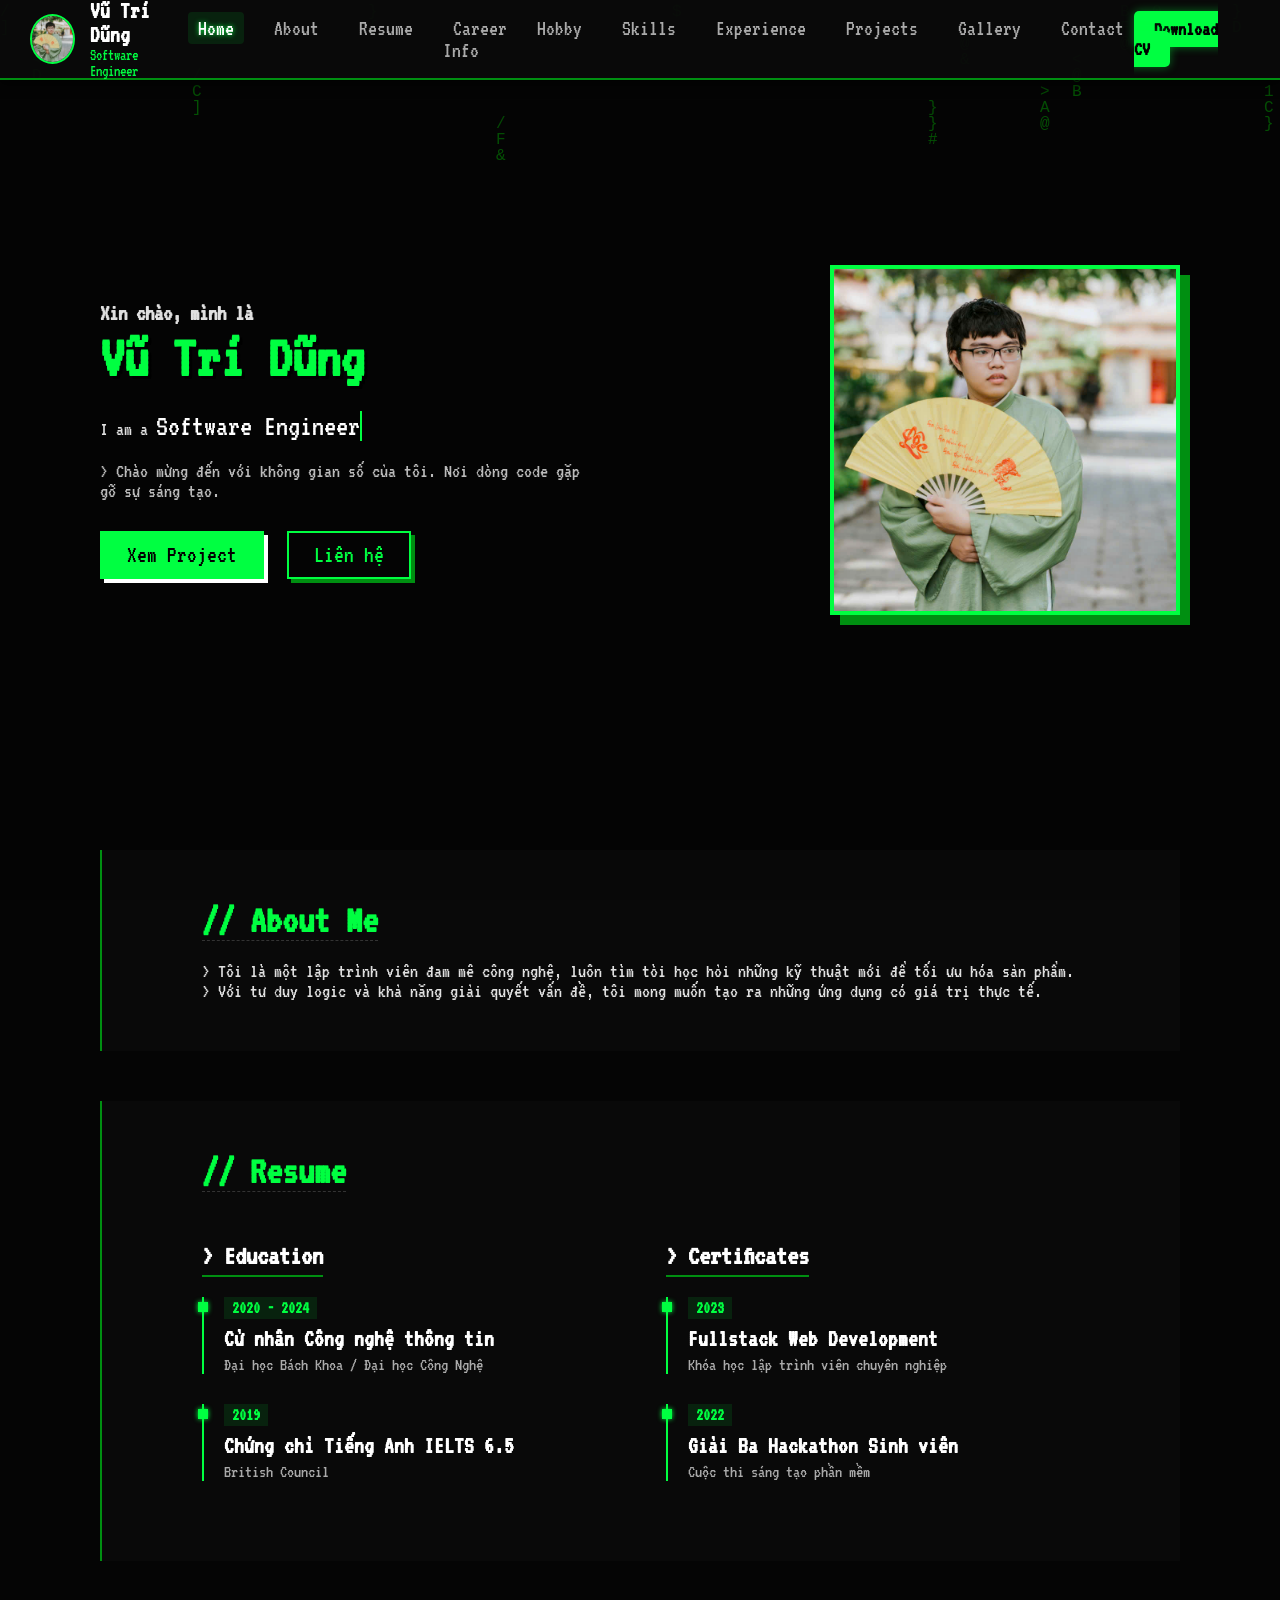
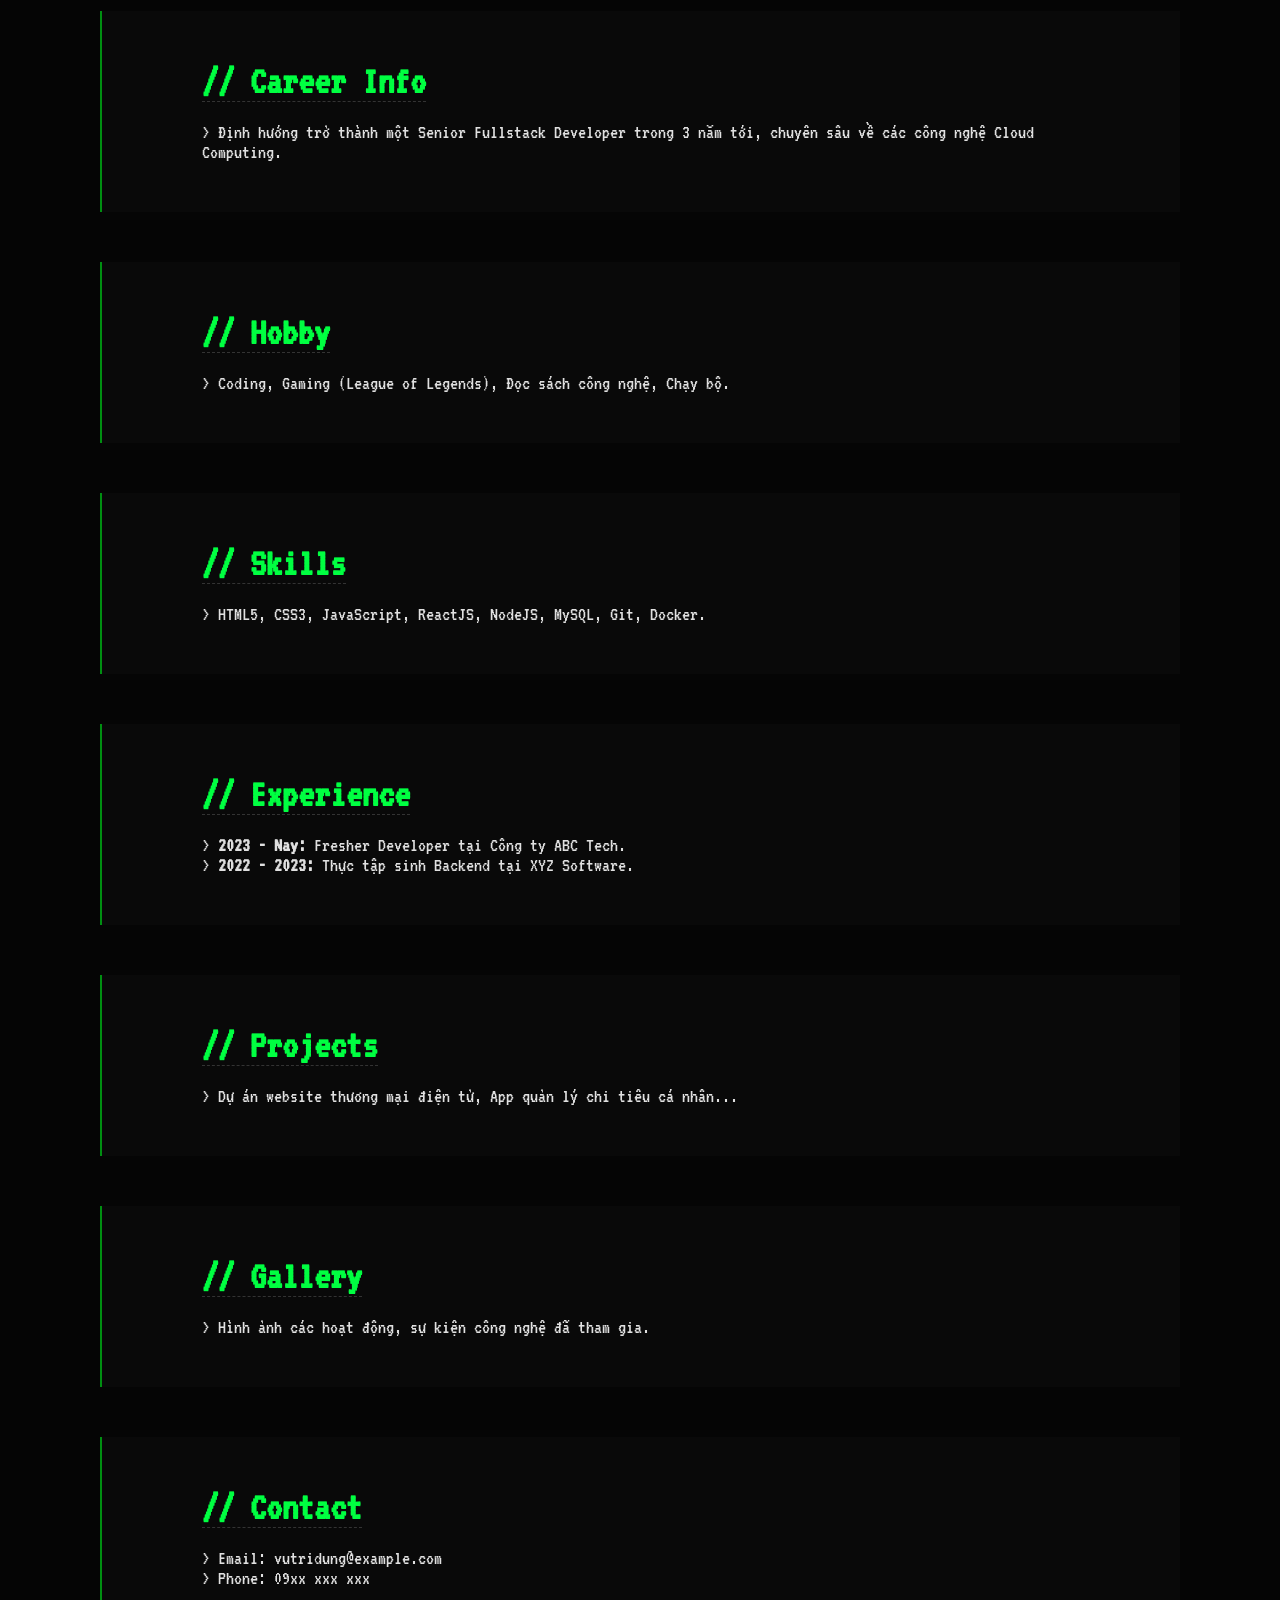
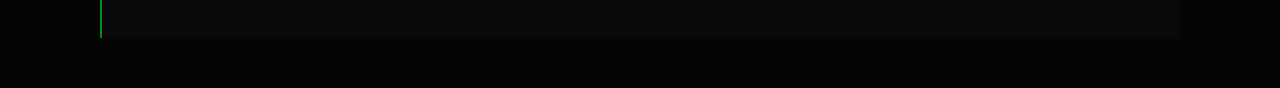
==== Code/index.html @ 89156a53 "First update: creat base web" ====
<!DOCTYPE html>
<html lang="vi">
<head>
    <meta charset="UTF-8">
    <meta name="viewport" content="width=device-width, initial-scale=1.0">
    <title>Vũ Trí Dũng - Portfolio</title>
    <link href="https://fonts.googleapis.com/css2?family=VT323&display=swap" rel="stylesheet">
    <link rel="stylesheet" href="style.css">
</head>
<body>

    <canvas id="code-bg"></canvas>

    <nav id="navbar">
        <div class="nav-left">
            <div class="profile-thumb">
                <img src="pictures/VuTriDung.jpg" alt="Vũ Trí Dũng">
            </div>
            <div class="profile-info">
                <span class="profile-name">Vũ Trí Dũng</span>
                <span class="profile-role">Software Engineer</span>
            </div>
        </div>

        <ul class="nav-links">
            <li><a href="#home" class="active">Home</a></li>
            <li><a href="#about">About</a></li>
            <li><a href="#resume">Resume</a></li> 
            <li><a href="#career">Career Info</a></li>
            <li><a href="#hobby">Hobby</a></li>
            <li><a href="#skills">Skills</a></li>
            <li><a href="#experience">Experience</a></li>
            <li><a href="#projects">Projects</a></li>
            <li><a href="#gallery">Gallery</a></li>
            <li><a href="#contact">Contact</a></li>
        </ul>

        <div class="nav-right">
            <a href="#" class="btn-download">Download CV</a>
        </div>
    </nav>

    <section id="home" class="hero">
        <div class="hero-text">
            <h3>Xin chào, mình là</h3>
            <h1><span class="highlight">Vũ Trí Dũng</span></h1>
            <p>I am a <span id="typing-text" class="typewriter"></span></p>
            <p class="description">
                > Chào mừng đến với không gian số của tôi. Nơi dòng code gặp gỡ sự sáng tạo.
            </p>
            <div class="btn-group">
                <a href="#projects" class="btn btn-primary">Xem Project</a>
                <a href="#contact" class="btn">Liên hệ</a>
            </div>
        </div>
        <div class="hero-img-large">
            <img src="pictures/VuTriDung.jpg" alt="Vũ Trí Dũng Large">
        </div>
    </section>

    <section id="about" class="content-section">
        <h2>// About Me</h2>
        <p>> Tôi là một lập trình viên đam mê công nghệ, luôn tìm tòi học hỏi những kỹ thuật mới để tối ưu hóa sản phẩm.</p>
        <p>> Với tư duy logic và khả năng giải quyết vấn đề, tôi mong muốn tạo ra những ứng dụng có giá trị thực tế.</p>
    </section>

    <section id="resume" class="content-section">
        <h2>// Resume</h2>
        <div class="resume-container">
            <div class="resume-col">
                <h3 class="resume-title">> Education</h3>
                <div class="resume-item">
                    <span class="time">2020 - 2024</span>
                    <h4>Cử nhân Công nghệ thông tin</h4>
                    <p>Đại học Bách Khoa / Đại học Công Nghệ</p>
                </div>
                <div class="resume-item">
                    <span class="time">2019</span>
                    <h4>Chứng chỉ Tiếng Anh IELTS 6.5</h4>
                    <p>British Council</p>
                </div>
            </div>

            <div class="resume-col">
                <h3 class="resume-title">> Certificates</h3>
                <div class="resume-item">
                    <span class="time">2023</span>
                    <h4>Fullstack Web Development</h4>
                    <p>Khóa học lập trình viên chuyên nghiệp</p>
                </div>
                <div class="resume-item">
                    <span class="time">2022</span>
                    <h4>Giải Ba Hackathon Sinh viên</h4>
                    <p>Cuộc thi sáng tạo phần mềm</p>
                </div>
            </div>
        </div>
    </section>

    <section id="career" class="content-section">
        <h2>// Career Info</h2>
        <p>> Định hướng trở thành một Senior Fullstack Developer trong 3 năm tới, chuyên sâu về các công nghệ Cloud Computing.</p>
    </section>

    <section id="hobby" class="content-section">
        <h2>// Hobby</h2>
        <p>> Coding, Gaming (League of Legends), Đọc sách công nghệ, Chạy bộ.</p>
    </section>

    <section id="skills" class="content-section">
        <h2>// Skills</h2>
        <p>> HTML5, CSS3, JavaScript, ReactJS, NodeJS, MySQL, Git, Docker.</p>
    </section>

    <section id="experience" class="content-section">
        <h2>// Experience</h2>
        <p>> <strong>2023 - Nay:</strong> Fresher Developer tại Công ty ABC Tech.</p>
        <p>> <strong>2022 - 2023:</strong> Thực tập sinh Backend tại XYZ Software.</p>
    </section>

    <section id="projects" class="content-section">
        <h2>// Projects</h2>
        <p>> Dự án website thương mại điện tử, App quản lý chi tiêu cá nhân...</p>
    </section>

    <section id="gallery" class="content-section">
        <h2>// Gallery</h2>
        <p>> Hình ảnh các hoạt động, sự kiện công nghệ đã tham gia.</p>
    </section>

    <section id="contact" class="content-section" style="margin-bottom: 50px;">
        <h2>// Contact</h2>
        <p>> Email: vutridung@example.com</p>
        <p>> Phone: 09xx xxx xxx</p>
    </section>

    <script src="script.js"></script>
</body>
</html>
---- Code/style.css ----
/* --- CẤU HÌNH GIAO DIỆN CHUNG --- */
:root {
    --bg-color: #050505;
    --text-color: #e0e0e0;
    --accent-color: #00ff41; 
    --secondary-color: #008f11;
    --nav-bg: rgba(10, 10, 10, 0.95);
    --pixel-font: 'VT323', monospace;
    --nav-height: 80px; /* Chiều cao thanh menu */
}

html {
    /* QUAN TRỌNG: Giúp cuộn trang mượt mà */
    scroll-behavior: smooth;
    /* Giúp khi cuộn tới section không bị thanh menu che mất tiêu đề */
    scroll-padding-top: calc(var(--nav-height) + 20px);
}

* { margin: 0; padding: 0; box-sizing: border-box; }

body {
    background-color: var(--bg-color);
    color: var(--text-color);
    font-family: var(--pixel-font);
    font-size: 20px;
    padding-top: var(--nav-height); /* Đẩy nội dung xuống để không bị menu che */
}

/* Canvas nền */
#code-bg {
    position: fixed; top: 0; left: 0; width: 100%; height: 100%;
    z-index: -1; opacity: 0.3;
}

/* --- TÙY CHỈNH TOPBAR (NAVBAR) --- */
nav#navbar {
    position: fixed; /* Ghim cứng trên đầu trang */
    top: 0;
    left: 0;
    width: 100%;
    height: var(--nav-height);
    background: var(--nav-bg);
    border-bottom: 2px solid var(--secondary-color);
    display: flex;
    align-items: center;
    justify-content: space-between;
    padding: 0 30px;
    z-index: 1000;
    box-shadow: 0 4px 10px rgba(0,0,0,0.7);
}

/* Phần bên trái: Ảnh + Tên */
.nav-left {
    display: flex;
    align-items: center;
    gap: 15px;
}

.profile-thumb {
    width: 50px;
    height: 50px;
    border-radius: 50%; /* Bo tròn ảnh */
    overflow: hidden;
    border: 2px solid var(--accent-color);
}

.profile-thumb img {
    width: 100%; height: 100%; object-fit: cover;
}

.profile-info {
    display: flex;
    flex-direction: column;
    line-height: 1;
}

.profile-name {
    font-size: 24px;
    font-weight: bold;
    color: #fff;
}

.profile-role {
    font-size: 16px;
    color: var(--accent-color);
}

/* Phần giữa: Menu Links */
.nav-links {
    list-style: none;
    display: flex;
    gap: 20px;
}

.nav-links a {
    text-decoration: none;
    color: #aaa;
    font-size: 22px;
    transition: 0.3s;
    padding: 5px 10px;
    border-radius: 4px;
}

.nav-links a:hover, .nav-links a.active {
    color: #fff;
    background: rgba(0, 255, 65, 0.1);
    text-shadow: 0 0 5px var(--accent-color);
}

/* Phần bên phải: Nút Download */
.btn-download {
    background: var(--accent-color);
    color: #000;
    padding: 8px 20px;
    text-decoration: none;
    font-weight: bold;
    border-radius: 5px;
    font-size: 20px;
    box-shadow: 0 0 10px rgba(0, 255, 65, 0.4);
    transition: 0.3s;
}

.btn-download:hover {
    background: #fff;
    box-shadow: 0 0 15px rgba(255, 255, 255, 0.6);
}

/* --- CÁC SECTION NỘI DUNG --- */
.hero {
    display: flex;
    justify-content: space-between;
    align-items: center;
    min-height: 80vh; /* Giảm một chút để vừa vặn hơn */
    padding: 0 100px;
}

.hero-text h1 { font-size: 60px; line-height: 1.1; margin-bottom: 20px; }
.highlight { color: var(--accent-color); text-shadow: 3px 3px 0 #000; }
.typewriter { font-size: 30px; color: #fff; border-right: 2px solid var(--accent-color); animation: blink 0.75s step-end infinite; }
.description { margin-top: 20px; color: #bbb; max-width: 500px; }

/* Ảnh lớn ở phần Hero */
.hero-img-large {
    width: 350px; height: 350px;
    border: 4px solid var(--accent-color);
    box-shadow: 10px 10px 0 var(--secondary-color);
    overflow: hidden;
}
.hero-img-large img { width: 100%; height: 100%; object-fit: cover; filter: contrast(1.1); }

/* Các Section phụ (About, Career...) */
.content-section {
    padding: 50px 100px;
    border-left: 2px solid var(--secondary-color);
    margin: 50px 100px;
    background: rgba(255, 255, 255, 0.02);
}

.content-section h2 {
    color: var(--accent-color);
    margin-bottom: 20px;
    font-size: 40px;
    border-bottom: 1px dashed #333;
    display: inline-block;
}

/* Buttons */
.btn-group { margin-top: 30px; }
.btn { 
    display: inline-block; padding: 10px 25px; 
    border: 2px solid var(--accent-color); color: var(--accent-color); 
    text-decoration: none; font-size: 24px; margin-right: 15px; 
    box-shadow: 4px 4px 0 var(--secondary-color); transition: 0.2s; 
}
.btn:hover { transform: translate(2px, 2px); box-shadow: 2px 2px 0 var(--secondary-color); }
.btn-primary { background: var(--accent-color); color: #000; box-shadow: 4px 4px 0 #fff; }

@keyframes blink { 50% { border-color: transparent; } }

/* Responsive Mobile */
@media (max-width: 768px) {
    nav#navbar { padding: 0 10px; height: auto; flex-wrap: wrap; }
    .nav-links { display: none; /* Ẩn tạm menu trên mobile */ }
    .hero { flex-direction: column-reverse; padding: 20px; text-align: center; }
    .content-section { margin: 20px; padding: 20px; }
    .hero-img-large { width: 250px; height: 250px; margin-bottom: 30px; }
}


/* --- PHẦN STYLE RIÊNG CHO MỤC RESUME --- */
.resume-container {
    display: flex;
    gap: 50px;
    margin-top: 30px;
}

.resume-col {
    flex: 1; /* Chia đều 2 cột */
}

.resume-title {
    color: #fff;
    margin-bottom: 20px;
    font-size: 28px;
    border-bottom: 2px solid var(--secondary-color);
    padding-bottom: 5px;
    display: inline-block;
}

.resume-item {
    border-left: 2px solid var(--accent-color); /* Đường kẻ dọc màu xanh */
    padding-left: 20px;
    margin-bottom: 30px;
    position: relative;
}

/* Tạo chấm tròn ở đầu dòng timeline */
.resume-item::before {
    content: '';
    position: absolute;
    left: -6px; /* Căn chỉnh chấm tròn vào giữa đường kẻ */
    top: 5px;
    width: 10px;
    height: 10px;
    background: var(--accent-color);
    box-shadow: 0 0 5px var(--accent-color);
}

.resume-item .time {
    background: rgba(0, 255, 65, 0.1);
    padding: 2px 8px;
    font-size: 18px;
    color: var(--accent-color);
    font-weight: bold;
}

.resume-item h4 {
    margin: 10px 0 5px 0;
    font-size: 24px;
    color: #fff;
}

.resume-item p {
    color: #aaa;
    font-size: 18px;
}

/* Responsive cho Resume trên điện thoại */
@media (max-width: 768px) {
    .resume-container {
        flex-direction: column; /* Xếp chồng lên nhau khi màn hình nhỏ */
        gap: 20px;
    }
}
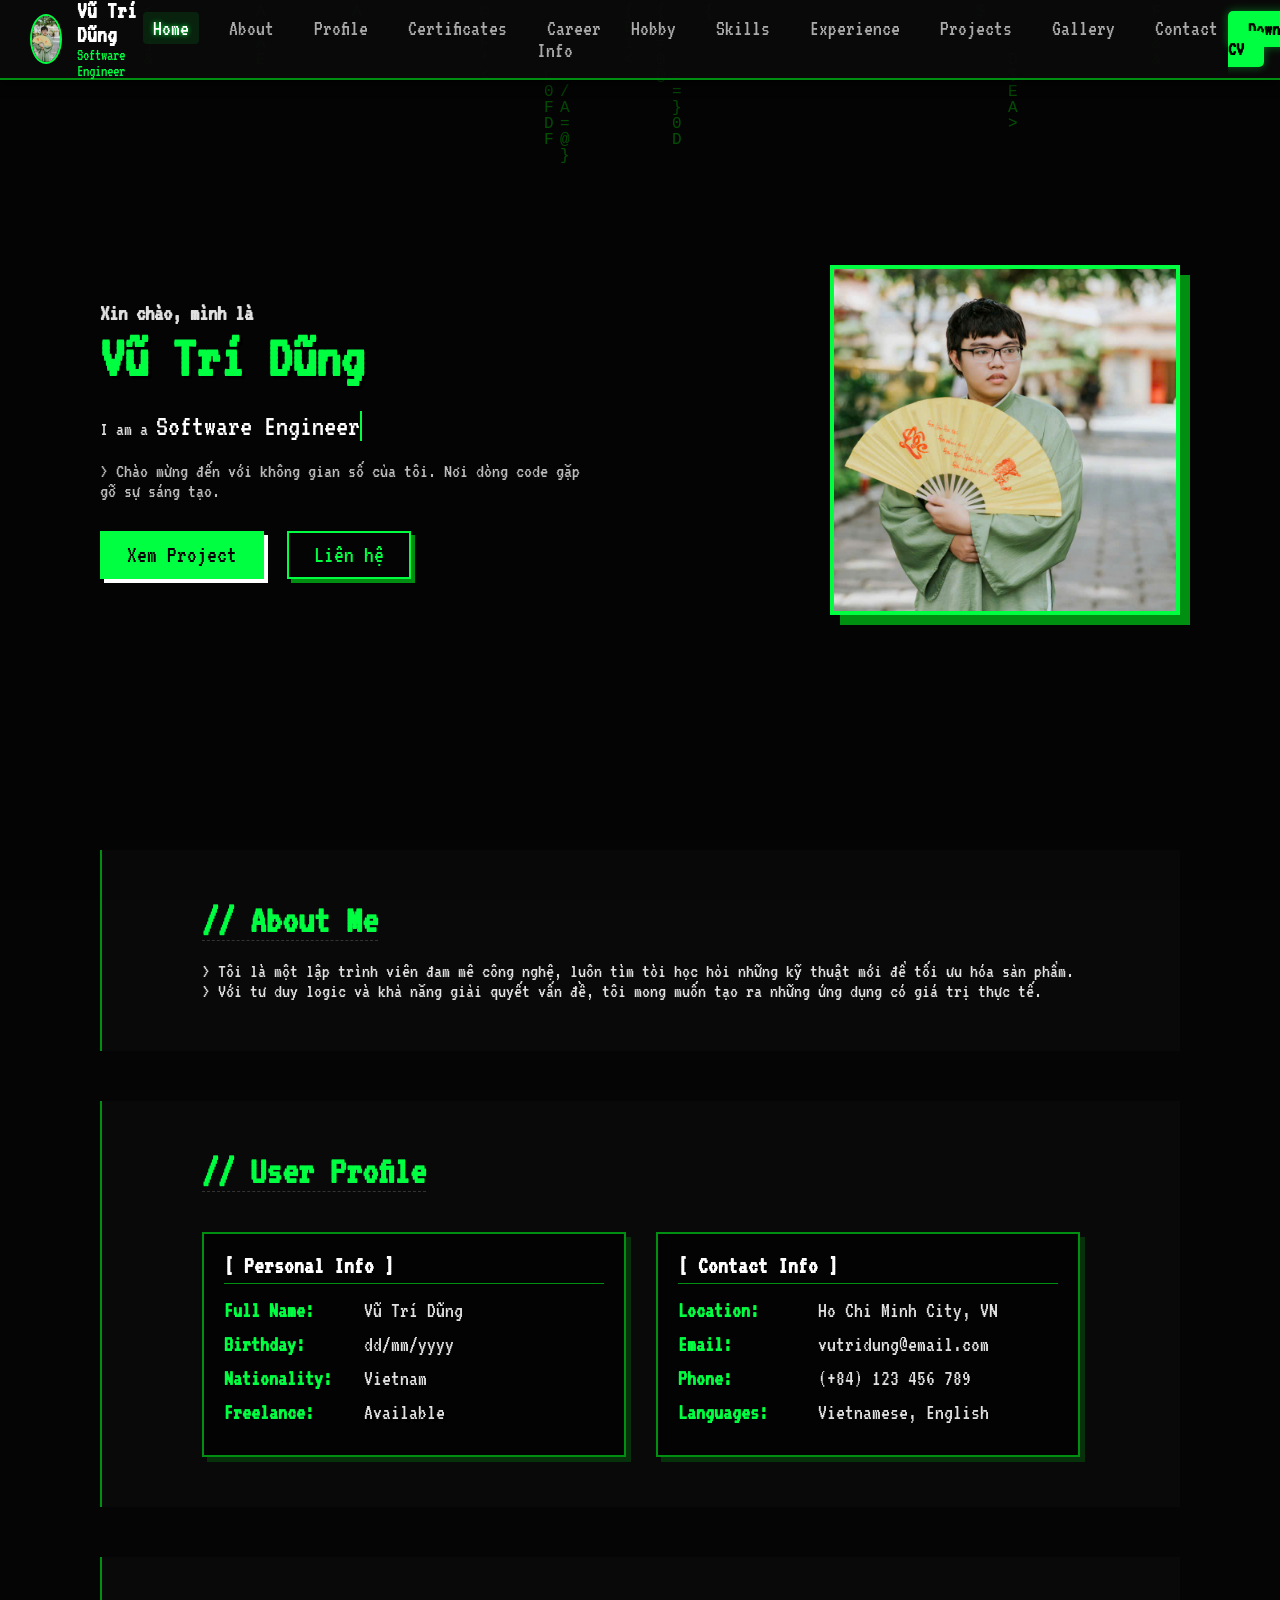
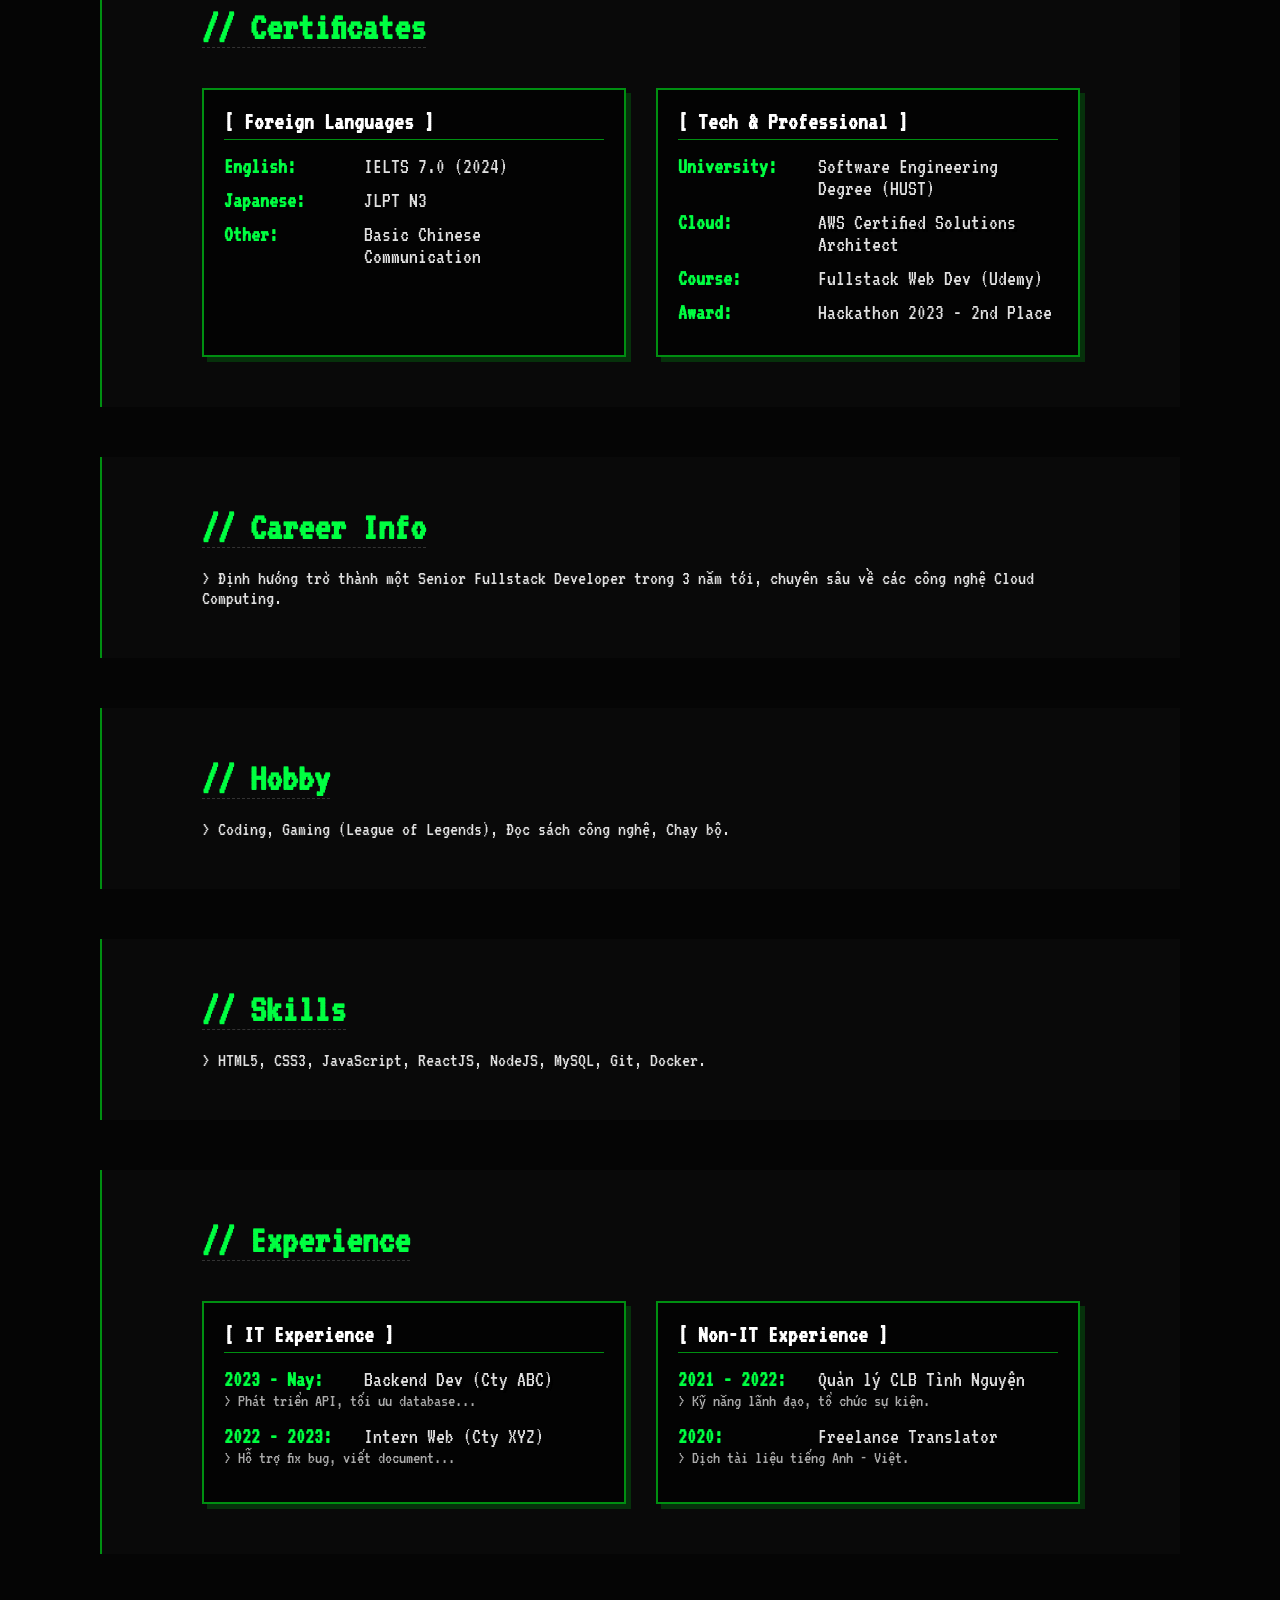
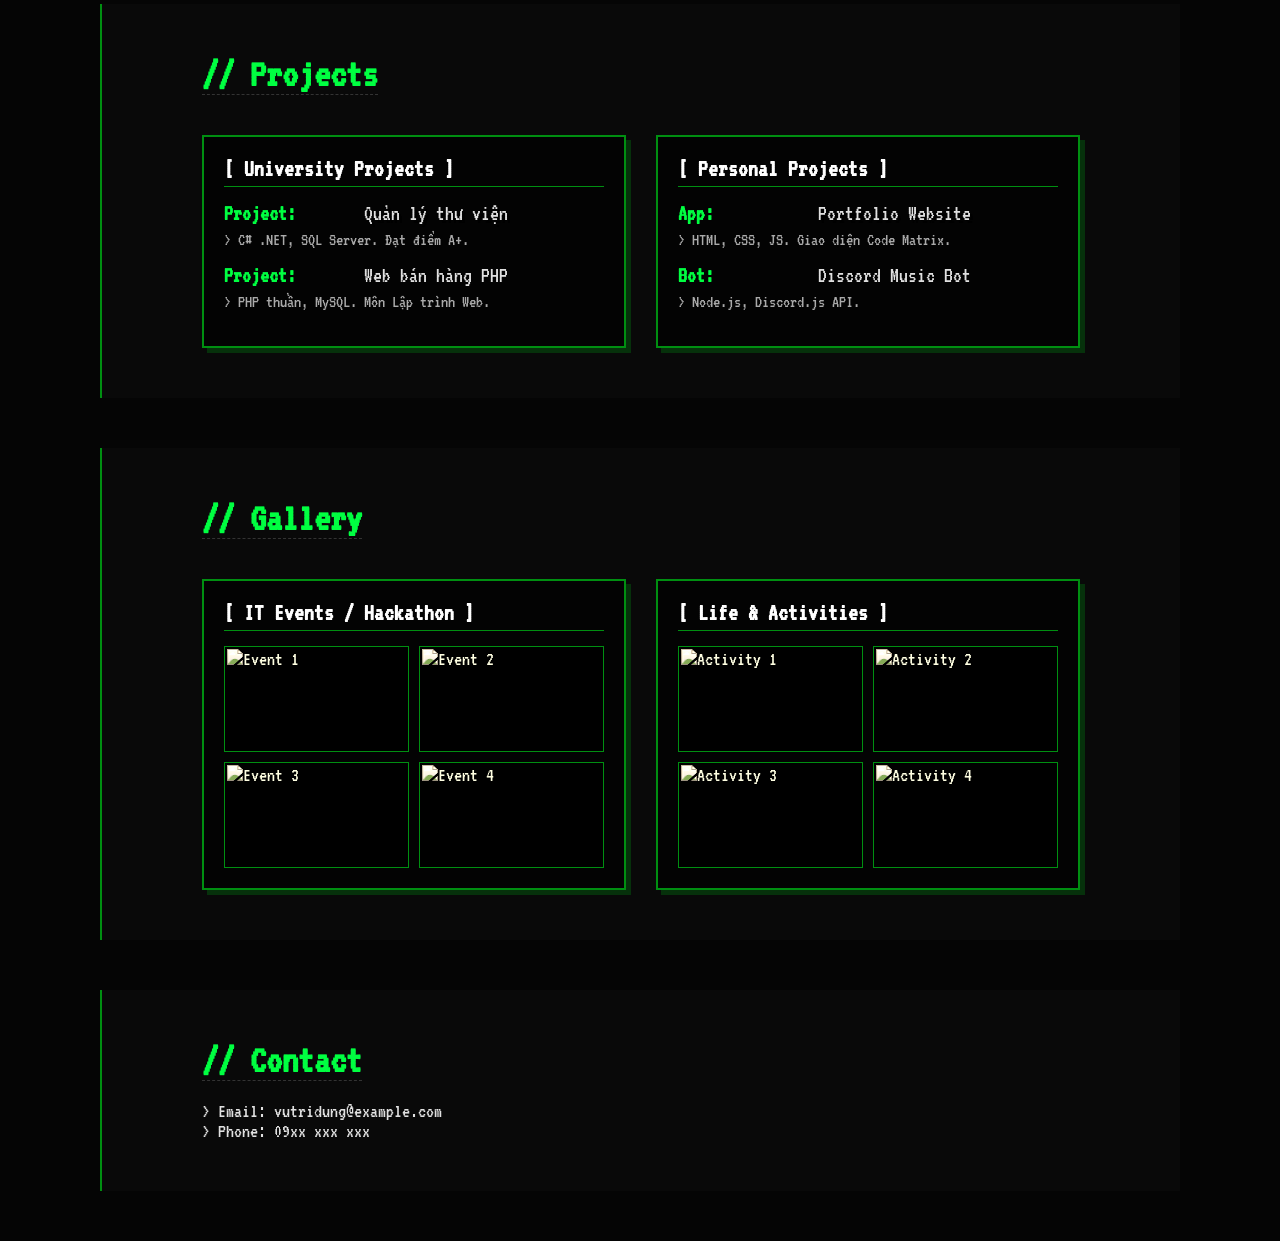
==== commit 8e8c28f1: "Update" ====
--- a/Code/index.html
+++ b/Code/index.html
@@ -25,7 +25,8 @@
         <ul class="nav-links">
             <li><a href="#home" class="active">Home</a></li>
             <li><a href="#about">About</a></li>
-            <li><a href="#resume">Resume</a></li> 
+            <li><a href="#profile">Profile</a></li>
+            <li><a href="#certificates">Certificates</a></li> 
             <li><a href="#career">Career Info</a></li>
             <li><a href="#hobby">Hobby</a></li>
             <li><a href="#skills">Skills</a></li>
@@ -64,36 +65,75 @@
         <p>> Với tư duy logic và khả năng giải quyết vấn đề, tôi mong muốn tạo ra những ứng dụng có giá trị thực tế.</p>
     </section>
 
-    <section id="resume" class="content-section">
-        <h2>// Resume</h2>
-        <div class="resume-container">
-            <div class="resume-col">
-                <h3 class="resume-title">> Education</h3>
-                <div class="resume-item">
-                    <span class="time">2020 - 2024</span>
-                    <h4>Cử nhân Công nghệ thông tin</h4>
-                    <p>Đại học Bách Khoa / Đại học Công Nghệ</p>
-                </div>
-                <div class="resume-item">
-                    <span class="time">2019</span>
-                    <h4>Chứng chỉ Tiếng Anh IELTS 6.5</h4>
-                    <p>British Council</p>
-                </div>
-            </div>
-
-            <div class="resume-col">
-                <h3 class="resume-title">> Certificates</h3>
-                <div class="resume-item">
-                    <span class="time">2023</span>
-                    <h4>Fullstack Web Development</h4>
-                    <p>Khóa học lập trình viên chuyên nghiệp</p>
-                </div>
-                <div class="resume-item">
-                    <span class="time">2022</span>
-                    <h4>Giải Ba Hackathon Sinh viên</h4>
-                    <p>Cuộc thi sáng tạo phần mềm</p>
-                </div>
-            </div>
+    <section id="profile" class="content-section">
+        <h2>// User Profile</h2>
+        <div class="profile-container">
+            <div class="profile-box">
+                <h3>[ Personal Info ]</h3>
+                <ul class="profile-list">
+                    <li><span class="label">Full Name:</span> <span class="value">Vũ Trí Dũng</span></li>
+                    <li><span class="label">Birthday:</span> <span class="value">dd/mm/yyyy</span></li> <li><span class="label">Nationality:</span> <span class="value">Vietnam</span></li>
+                    <li><span class="label">Freelance:</span> <span class="value highlight">Available</span></li>
+                </ul>
+            </div>
+
+            <div class="profile-box">
+                <h3>[ Contact Info ]</h3>
+                <ul class="profile-list">
+                    <li><span class="label">Location:</span> <span class="value">Ho Chi Minh City, VN</span></li>
+                    <li><span class="label">Email:</span> <span class="value">vutridung@email.com</span></li>
+                    <li><span class="label">Phone:</span> <span class="value">(+84) 123 456 789</span></li>
+                    <li><span class="label">Languages:</span> <span class="value">Vietnamese, English</span></li>
+                </ul>
+            </div>
+        </div>
+    </section>
+
+
+    <section id="certificates" class="content-section">
+        <h2>// Certificates</h2>
+        <div class="profile-container">
+            
+            <div class="profile-box">
+                <h3>[ Foreign Languages ]</h3>
+                <ul class="profile-list">
+                    <li>
+                        <span class="label">English:</span> 
+                        <span class="value">IELTS 7.0 (2024)</span>
+                    </li>
+                    <li>
+                        <span class="label">Japanese:</span> 
+                        <span class="value">JLPT N3</span>
+                    </li>
+                    <li>
+                        <span class="label">Other:</span> 
+                        <span class="value">Basic Chinese Communication</span>
+                    </li>
+                </ul>
+            </div>
+
+            <div class="profile-box">
+                <h3>[ Tech & Professional ]</h3>
+                <ul class="profile-list">
+                    <li>
+                        <span class="label">University:</span> 
+                        <span class="value">Software Engineering Degree (HUST)</span>
+                    </li>
+                    <li>
+                        <span class="label">Cloud:</span> 
+                        <span class="value highlight">AWS Certified Solutions Architect</span>
+                    </li>
+                    <li>
+                        <span class="label">Course:</span> 
+                        <span class="value">Fullstack Web Dev (Udemy)</span>
+                    </li>
+                    <li>
+                        <span class="label">Award:</span> 
+                        <span class="value">Hackathon 2023 - 2nd Place</span>
+                    </li>
+                </ul>
+            </div>
+
         </div>
     </section>
 
@@ -114,18 +154,143 @@
 
     <section id="experience" class="content-section">
         <h2>// Experience</h2>
-        <p>> <strong>2023 - Nay:</strong> Fresher Developer tại Công ty ABC Tech.</p>
-        <p>> <strong>2022 - 2023:</strong> Thực tập sinh Backend tại XYZ Software.</p>
+        <div class="profile-container">
+            
+            <div class="profile-box">
+                <h3>[ IT Experience ]</h3>
+                <ul class="profile-list">
+                    <li>
+                        <span class="label">2023 - Nay:</span> 
+                        <span class="value highlight">Backend Dev (Cty ABC)</span>
+                    </li>
+                    <li style="display:block; font-size: 18px; color: #aaa; margin-top:-10px; margin-bottom: 15px;">
+                        > Phát triển API, tối ưu database...
+                    </li>
+                    
+                    <li>
+                        <span class="label">2022 - 2023:</span> 
+                        <span class="value">Intern Web (Cty XYZ)</span>
+                    </li>
+                    <li style="display:block; font-size: 18px; color: #aaa; margin-top:-10px; margin-bottom: 15px;">
+                        > Hỗ trợ fix bug, viết document...
+                    </li>
+                </ul>
+            </div>
+
+            <div class="profile-box">
+                <h3>[ Non-IT Experience ]</h3>
+                <ul class="profile-list">
+                    <li>
+                        <span class="label">2021 - 2022:</span> 
+                        <span class="value">Quản lý CLB Tình Nguyện</span>
+                    </li>
+                    <li style="display:block; font-size: 18px; color: #aaa; margin-top:-10px; margin-bottom: 15px;">
+                        > Kỹ năng lãnh đạo, tổ chức sự kiện.
+                    </li>
+
+                    <li>
+                        <span class="label">2020:</span> 
+                        <span class="value">Freelance Translator</span>
+                    </li>
+                    <li style="display:block; font-size: 18px; color: #aaa; margin-top:-10px; margin-bottom: 15px;">
+                        > Dịch tài liệu tiếng Anh - Việt.
+                    </li>
+                </ul>
+            </div>
+
+        </div>
     </section>
 
     <section id="projects" class="content-section">
         <h2>// Projects</h2>
-        <p>> Dự án website thương mại điện tử, App quản lý chi tiêu cá nhân...</p>
+        <div class="profile-container">
+            
+            <div class="profile-box">
+                <h3>[ University Projects ]</h3>
+                <ul class="profile-list">
+                    <li>
+                        <span class="label">Project:</span> 
+                        <span class="value highlight">Quản lý thư viện</span>
+                    </li>
+                    <li style="display:block; font-size: 18px; color: #aaa; margin-top:-5px; margin-bottom: 15px;">
+                        > C# .NET, SQL Server. Đạt điểm A+.
+                    </li>
+
+                    <li>
+                        <span class="label">Project:</span> 
+                        <span class="value">Web bán hàng PHP</span>
+                    </li>
+                    <li style="display:block; font-size: 18px; color: #aaa; margin-top:-5px; margin-bottom: 15px;">
+                        > PHP thuần, MySQL. Môn Lập trình Web.
+                    </li>
+                </ul>
+            </div>
+
+            <div class="profile-box">
+                <h3>[ Personal Projects ]</h3>
+                <ul class="profile-list">
+                    <li>
+                        <span class="label">App:</span> 
+                        <span class="value highlight">Portfolio Website</span>
+                    </li>
+                    <li style="display:block; font-size: 18px; color: #aaa; margin-top:-5px; margin-bottom: 15px;">
+                        > HTML, CSS, JS. Giao diện Code Matrix.
+                    </li>
+
+                    <li>
+                        <span class="label">Bot:</span> 
+                        <span class="value">Discord Music Bot</span>
+                    </li>
+                    <li style="display:block; font-size: 18px; color: #aaa; margin-top:-5px; margin-bottom: 15px;">
+                        > Node.js, Discord.js API.
+                    </li>
+                </ul>
+            </div>
+
+        </div>
     </section>
 
     <section id="gallery" class="content-section">
         <h2>// Gallery</h2>
-        <p>> Hình ảnh các hoạt động, sự kiện công nghệ đã tham gia.</p>
+        <div class="profile-container">
+            
+            <div class="profile-box">
+                <h3>[ IT Events / Hackathon ]</h3>
+                <div class="gallery-grid">
+                    <div class="gallery-item">
+                        <img src="https://placehold.co/150x100/000/00ff41?text=Hackathon" alt="Event 1">
+                    </div>
+                    <div class="gallery-item">
+                        <img src="https://placehold.co/150x100/000/00ff41?text=Workshop" alt="Event 2">
+                    </div>
+                    <div class="gallery-item">
+                        <img src="https://placehold.co/150x100/000/00ff41?text=Seminar" alt="Event 3">
+                    </div>
+                    <div class="gallery-item">
+                        <img src="https://placehold.co/150x100/000/00ff41?text=Teamwork" alt="Event 4">
+                    </div>
+                </div>
+            </div>
+
+            <div class="profile-box">
+                <h3>[ Life & Activities ]</h3>
+                <div class="gallery-grid">
+                    <div class="gallery-item">
+                        <img src="https://placehold.co/150x100/000/fff?text=Football" alt="Activity 1">
+                    </div>
+                    <div class="gallery-item">
+                        <img src="https://placehold.co/150x100/000/fff?text=Travel" alt="Activity 2">
+                    </div>
+                    <div class="gallery-item">
+                        <img src="https://placehold.co/150x100/000/fff?text=Party" alt="Activity 3">
+                    </div>
+                    <div class="gallery-item">
+                        <img src="https://placehold.co/150x100/000/fff?text=Camping" alt="Activity 4">
+                    </div>
+                </div>
+            </div>
+
+        </div>
     </section>
 
     <section id="contact" class="content-section" style="margin-bottom: 50px;">
--- a/Code/style.css
+++ b/Code/style.css
@@ -251,4 +251,91 @@
         flex-direction: column; /* Xếp chồng lên nhau khi màn hình nhỏ */
         gap: 20px;
     }
+}
+
+
+/* --- CSS CHO PHẦN PROFILE (SƠ YẾU LÝ LỊCH) --- */
+
+.profile-container {
+    display: flex;
+    flex-wrap: wrap;
+    gap: 30px;
+    margin-top: 20px;
+}
+
+.profile-box {
+    flex: 1;
+    min-width: 300px;
+    background: rgba(0, 0, 0, 0.6);
+    border: 2px solid var(--secondary-color);
+    padding: 20px;
+    box-shadow: 5px 5px 0px rgba(0, 143, 17, 0.3);
+}
+
+.profile-box h3 {
+    color: #fff;
+    margin-bottom: 15px;
+    font-size: 24px;
+    border-bottom: 1px solid var(--secondary-color);
+    padding-bottom: 5px;
+}
+
+.profile-list {
+    list-style: none;
+}
+
+.profile-list li {
+    margin-bottom: 12px;
+    font-size: 22px;
+    display: flex;
+}
+
+.profile-list .label {
+    color: var(--accent-color); /* Màu xanh lá */
+    width: 140px;
+    font-weight: bold;
+}
+
+.profile-list .value {
+    color: #e0e0e0;
+    flex: 1;
+}
+
+/* Hiệu ứng khi hover vào dòng thông tin */
+.profile-list li:hover .label {
+    text-decoration: underline;
+    text-shadow: 0 0 5px var(--accent-color);
+}
+
+
+/* --- CSS CHO GALLERY (GRID ẢNH) --- */
+.gallery-grid {
+    display: grid;
+    grid-template-columns: repeat(2, 1fr); /* Chia làm 2 cột ảnh nhỏ */
+    gap: 10px;
+    margin-top: 10px;
+}
+
+.gallery-item {
+    border: 1px solid var(--secondary-color);
+    padding: 2px;
+    background: #000;
+    transition: 0.3s;
+}
+
+.gallery-item:hover {
+    border-color: #fff;
+    transform: scale(1.05); /* Phóng to nhẹ khi di chuột vào */
+}
+
+.gallery-item img {
+    width: 100%;
+    height: 100px; /* Chiều cao cố định để ảnh đều nhau */
+    object-fit: cover;
+    display: block;
+    filter: sepia(0.5) contrast(1.1); /* Hiệu ứng màu cũ kỹ hợp style */
+}
+
+.gallery-item:hover img {
+    filter: none; /* Hiển thị màu gốc khi hover */
 }
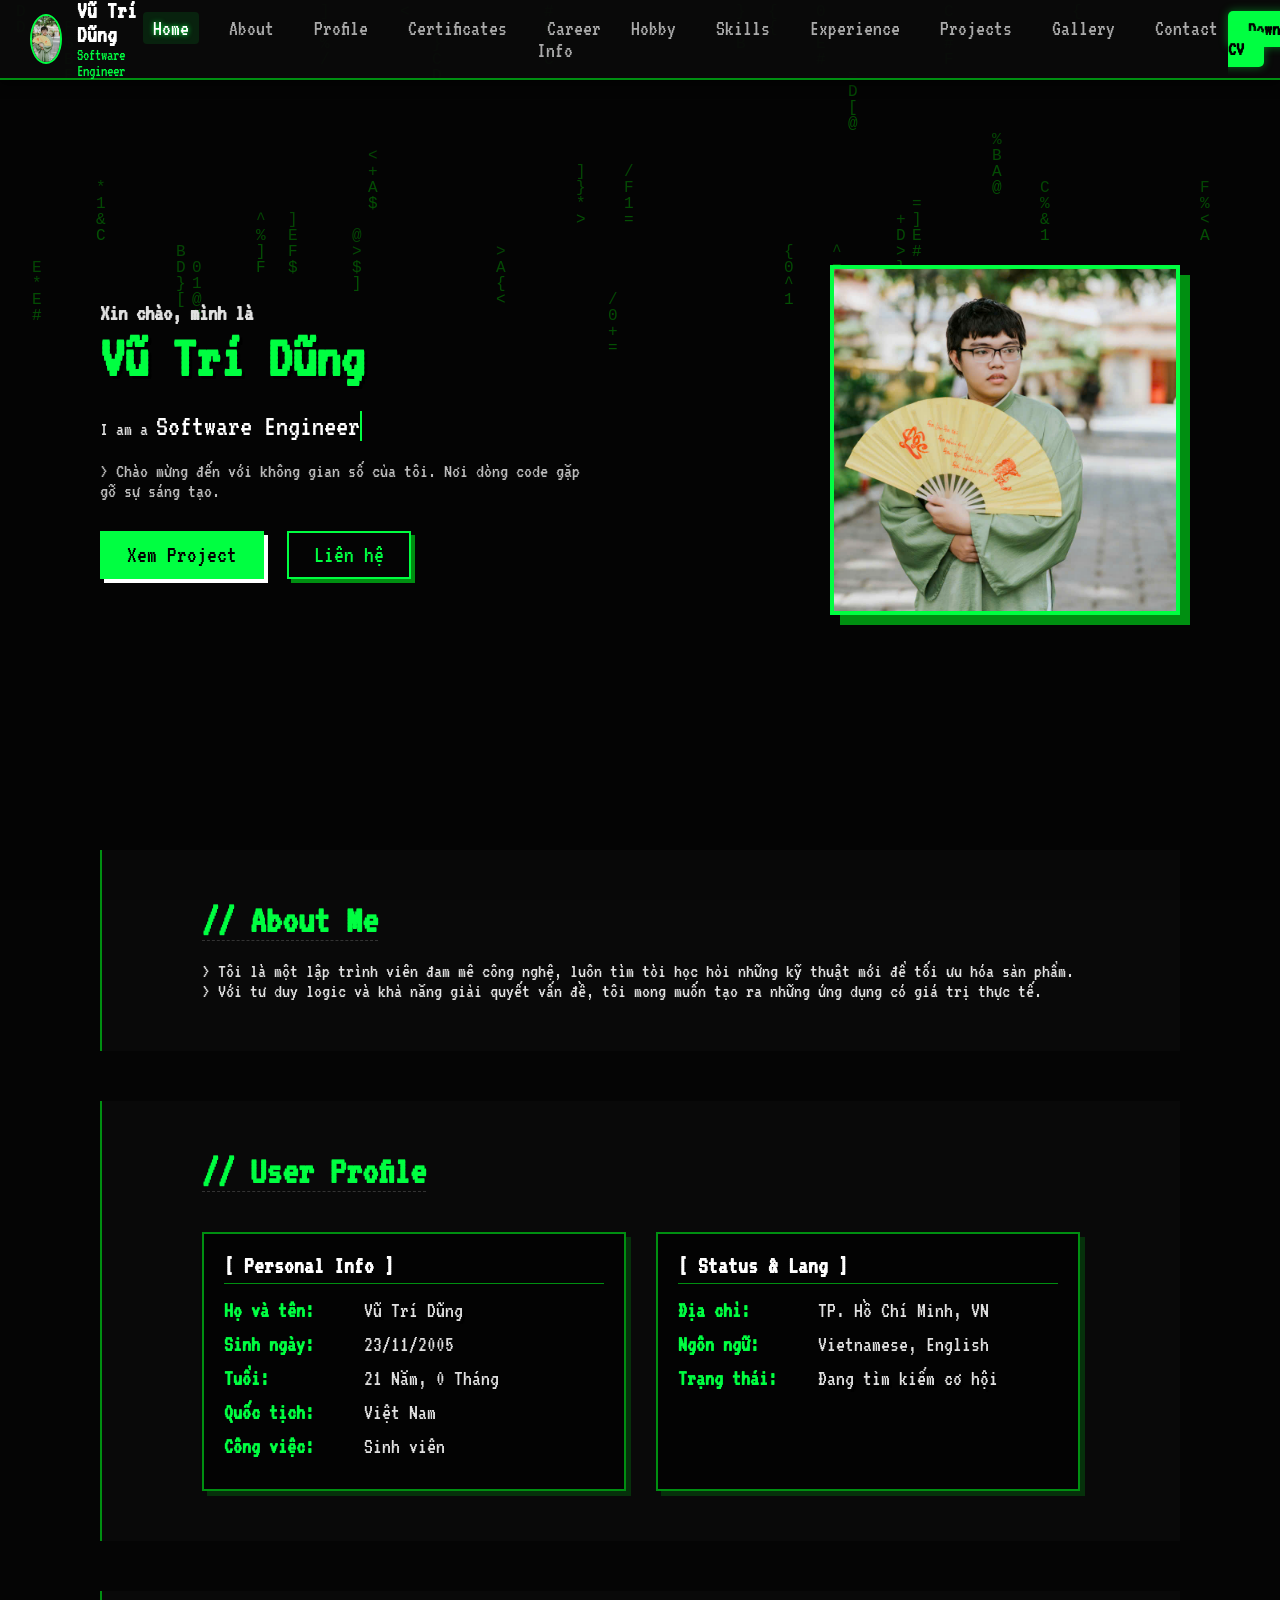
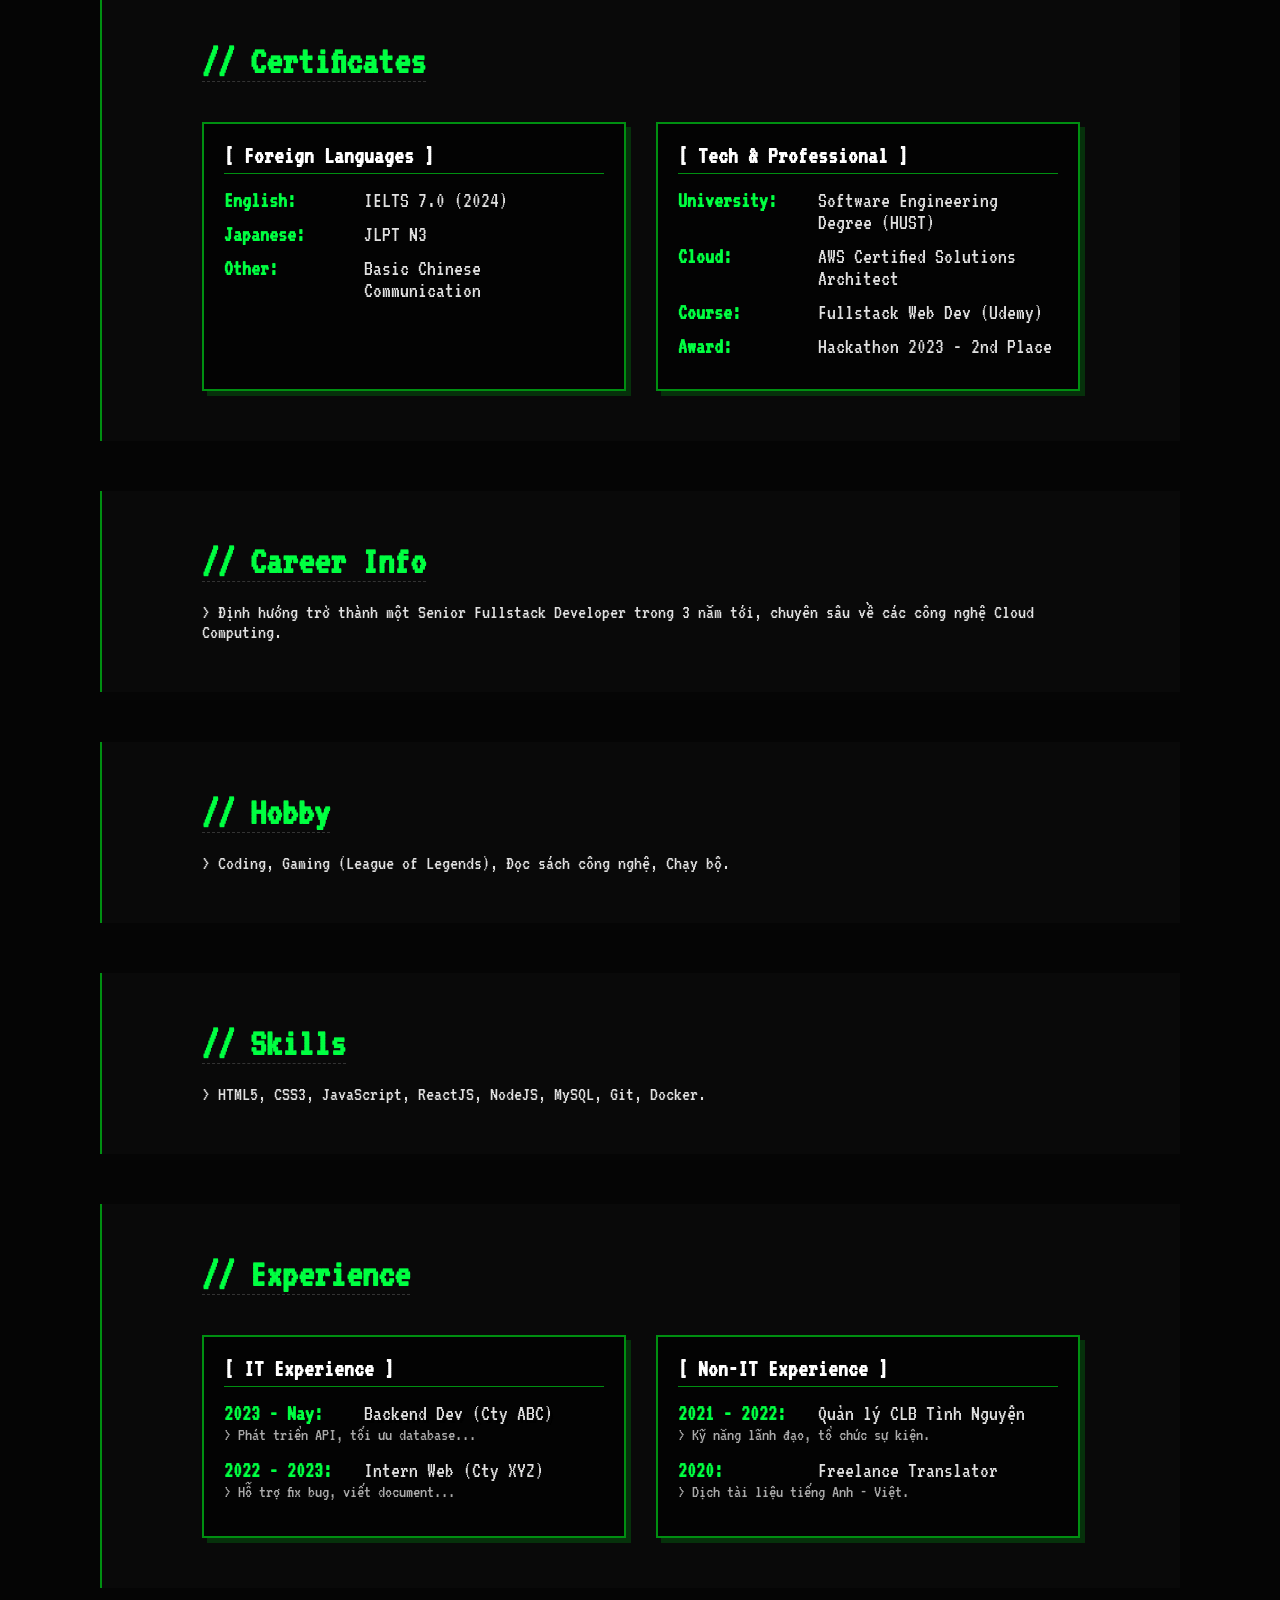
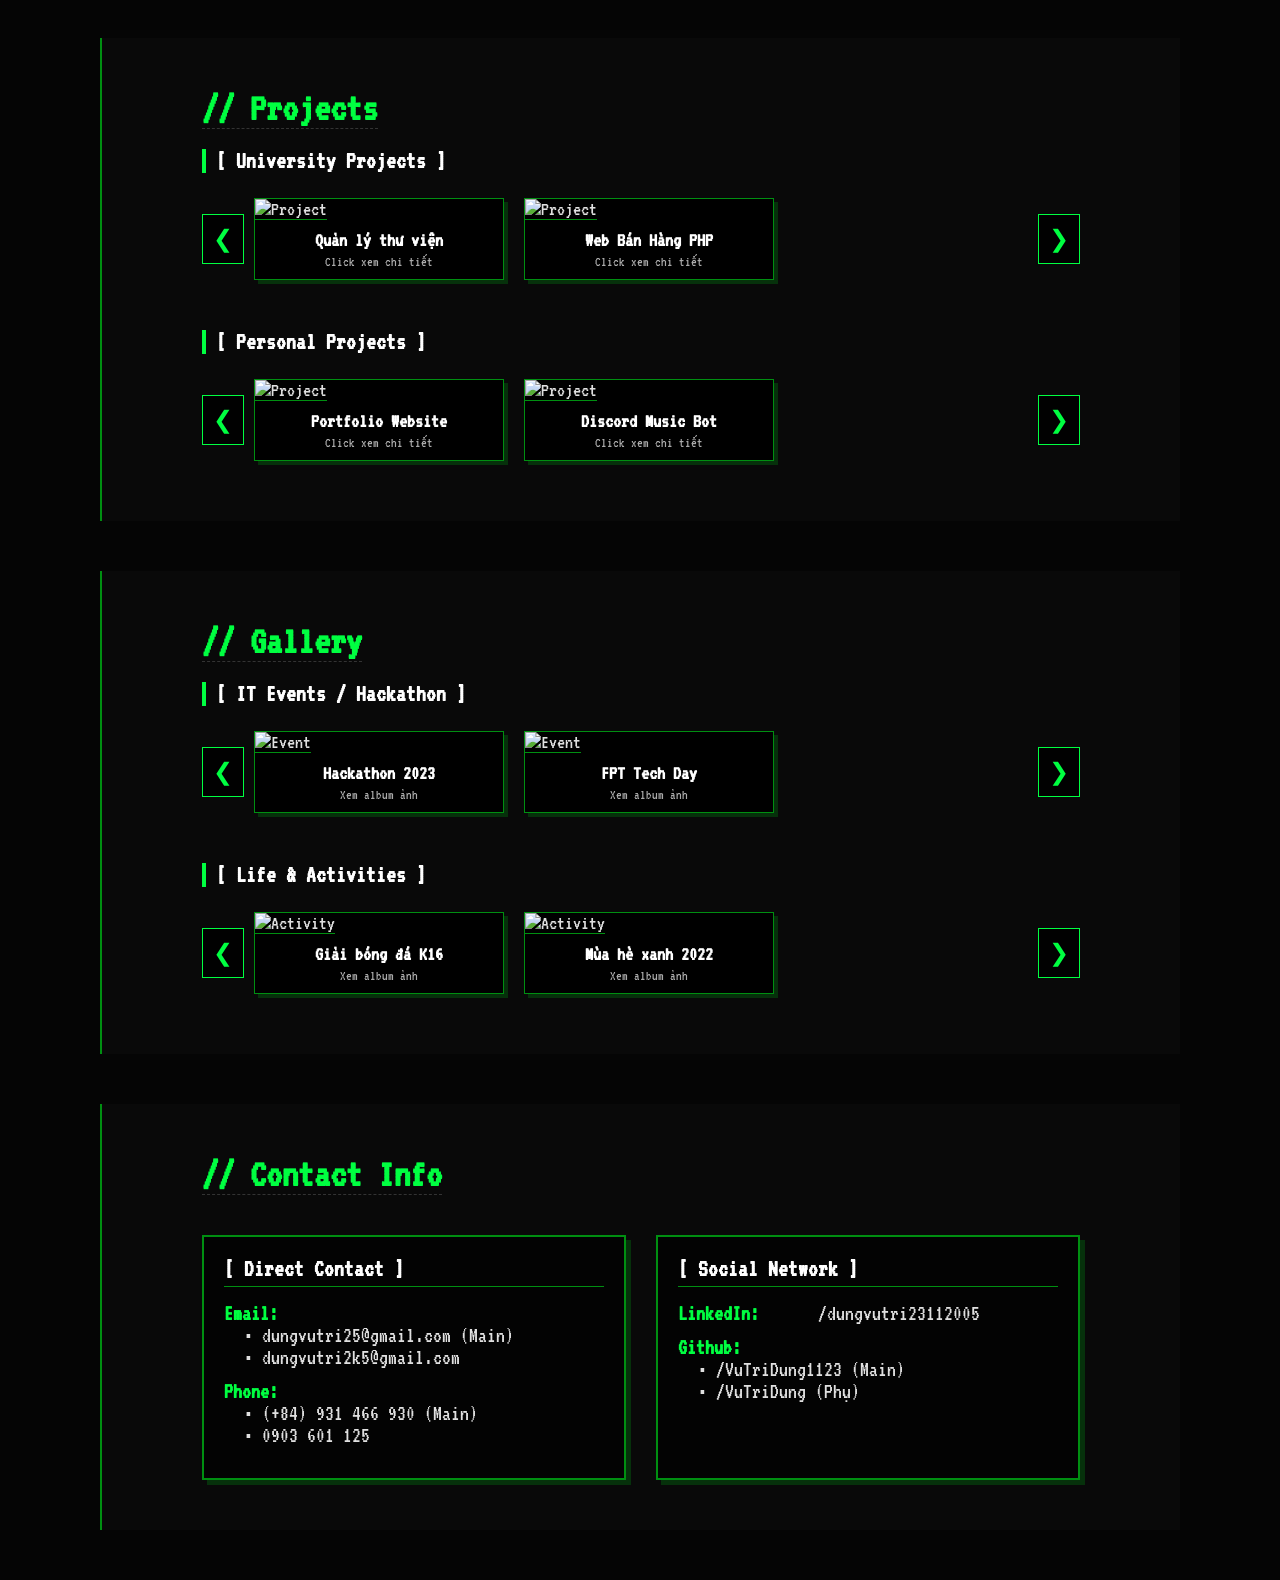
==== commit d72797cf: "Update information and base" ====
--- a/Code/index.html
+++ b/Code/index.html
@@ -71,19 +71,20 @@
             <div class="profile-box">
                 <h3>[ Personal Info ]</h3>
                 <ul class="profile-list">
-                    <li><span class="label">Full Name:</span> <span class="value">Vũ Trí Dũng</span></li>
-                    <li><span class="label">Birthday:</span> <span class="value">dd/mm/yyyy</span></li> <li><span class="label">Nationality:</span> <span class="value">Vietnam</span></li>
-                    <li><span class="label">Freelance:</span> <span class="value highlight">Available</span></li>
-                </ul>
-            </div>
-
-            <div class="profile-box">
-                <h3>[ Contact Info ]</h3>
-                <ul class="profile-list">
-                    <li><span class="label">Location:</span> <span class="value">Ho Chi Minh City, VN</span></li>
-                    <li><span class="label">Email:</span> <span class="value">vutridung@email.com</span></li>
-                    <li><span class="label">Phone:</span> <span class="value">(+84) 123 456 789</span></li>
-                    <li><span class="label">Languages:</span> <span class="value">Vietnamese, English</span></li>
+                    <li><span class="label">Họ và tên:</span> <span class="value highlight">Vũ Trí Dũng</span></li>
+                    <li><span class="label">Sinh ngày:</span> <span class="value">23/11/2005</span></li>
+                    <li><span class="label">Tuổi:</span> <span class="value" id="auto-age">Loading...</span></li>
+                    <li><span class="label">Quốc tịch:</span> <span class="value">Việt Nam</span></li>
+                    <li><span class="label">Công việc:</span> <span class="value">Sinh viên</span></li>
+                </ul>
+            </div>
+
+            <div class="profile-box">
+                <h3>[ Status & Lang ]</h3>
+                <ul class="profile-list">
+                    <li><span class="label">Địa chỉ:</span> <span class="value">TP. Hồ Chí Minh, VN</span></li>
+                    <li><span class="label">Ngôn ngữ:</span> <span class="value">Vietnamese, English</span></li>
+                    <li><span class="label">Trạng thái:</span> <span class="value highlight">Đang tìm kiếm cơ hội</span></li>
                 </ul>
             </div>
         </div>
@@ -203,100 +204,151 @@
 
     <section id="projects" class="content-section">
         <h2>// Projects</h2>
+        
+        <h3 class="carousel-title">[ University Projects ]</h3>
+        <div class="carousel-wrapper">
+            <button class="nav-btn prev-btn" onclick="scrollCarousel('uni-projects', -1)">&#10094;</button>
+            <div class="carousel-container" id="uni-projects">
+                <div class="card" onclick="openProjectModal('uni_1')">
+                    <img src="https://placehold.co/300x200/000/00ff41?text=Library+App" alt="Project">
+                    <div class="card-info">
+                        <h4>Quản lý thư viện</h4>
+                        <p>Click xem chi tiết</p>
+                    </div>
+                </div>
+                <div class="card" onclick="openProjectModal('uni_2')">
+                    <img src="https://placehold.co/300x200/000/00ff41?text=E-Commerce" alt="Project">
+                    <div class="card-info">
+                        <h4>Web Bán Hàng PHP</h4>
+                        <p>Click xem chi tiết</p>
+                    </div>
+                </div>
+                </div>
+            <button class="nav-btn next-btn" onclick="scrollCarousel('uni-projects', 1)">&#10095;</button>
+        </div>
+
+        <h3 class="carousel-title" style="margin-top: 40px;">[ Personal Projects ]</h3>
+        <div class="carousel-wrapper">
+            <button class="nav-btn prev-btn" onclick="scrollCarousel('personal-projects', -1)">&#10094;</button>
+            <div class="carousel-container" id="personal-projects">
+                <div class="card" onclick="openProjectModal('per_1')">
+                    <img src="https://placehold.co/300x200/000/fff?text=Portfolio" alt="Project">
+                    <div class="card-info">
+                        <h4>Portfolio Website</h4>
+                        <p>Click xem chi tiết</p>
+                    </div>
+                </div>
+                <div class="card" onclick="openProjectModal('per_2')">
+                    <img src="https://placehold.co/300x200/000/fff?text=Discord+Bot" alt="Project">
+                    <div class="card-info">
+                        <h4>Discord Music Bot</h4>
+                        <p>Click xem chi tiết</p>
+                    </div>
+                </div>
+            </div>
+            <button class="nav-btn next-btn" onclick="scrollCarousel('personal-projects', 1)">&#10095;</button>
+        </div>
+    </section>
+
+    <section id="gallery" class="content-section">
+        <h2>// Gallery</h2>
+
+        <h3 class="carousel-title">[ IT Events / Hackathon ]</h3>
+        <div class="carousel-wrapper">
+            <button class="nav-btn prev-btn" onclick="scrollCarousel('it-gallery', -1)">&#10094;</button>
+            <div class="carousel-container" id="it-gallery">
+                <div class="card" onclick="openGalleryModal('it_1')">
+                    <img src="https://placehold.co/300x200/001100/00ff41?text=Hackathon+2023" alt="Event">
+                    <div class="card-info">
+                        <h4>Hackathon 2023</h4>
+                        <p>Xem album ảnh</p>
+                    </div>
+                </div>
+                <div class="card" onclick="openGalleryModal('it_2')">
+                    <img src="https://placehold.co/300x200/001100/00ff41?text=FPT+Tech+Day" alt="Event">
+                    <div class="card-info">
+                        <h4>FPT Tech Day</h4>
+                        <p>Xem album ảnh</p>
+                    </div>
+                </div>
+            </div>
+            <button class="nav-btn next-btn" onclick="scrollCarousel('it-gallery', 1)">&#10095;</button>
+        </div>
+
+        <h3 class="carousel-title" style="margin-top: 40px;">[ Life & Activities ]</h3>
+        <div class="carousel-wrapper">
+            <button class="nav-btn prev-btn" onclick="scrollCarousel('life-gallery', -1)">&#10094;</button>
+            <div class="carousel-container" id="life-gallery">
+                <div class="card" onclick="openGalleryModal('life_1')">
+                    <img src="https://placehold.co/300x200/000022/fff?text=Football" alt="Activity">
+                    <div class="card-info">
+                        <h4>Giải bóng đá K16</h4>
+                        <p>Xem album ảnh</p>
+                    </div>
+                </div>
+                <div class="card" onclick="openGalleryModal('life_2')">
+                    <img src="https://placehold.co/300x200/000022/fff?text=Camping" alt="Activity">
+                    <div class="card-info">
+                        <h4>Mùa hè xanh 2022</h4>
+                        <p>Xem album ảnh</p>
+                    </div>
+                </div>
+            </div>
+            <button class="nav-btn next-btn" onclick="scrollCarousel('life-gallery', 1)">&#10095;</button>
+        </div>
+    </section>
+
+    <div id="modal-overlay" class="modal-overlay" onclick="closeModal()">
+        <div class="modal-content" onclick="event.stopPropagation()">
+            <span class="close-btn" onclick="closeModal()">&times;</span>
+            <div id="modal-body">
+                </div>
+        </div>
+    </div>
+
+    <section id="contact" class="content-section" style="margin-bottom: 50px;">
+        <h2>// Contact Info</h2>
         <div class="profile-container">
             
             <div class="profile-box">
-                <h3>[ University Projects ]</h3>
-                <ul class="profile-list">
-                    <li>
-                        <span class="label">Project:</span> 
-                        <span class="value highlight">Quản lý thư viện</span>
-                    </li>
-                    <li style="display:block; font-size: 18px; color: #aaa; margin-top:-5px; margin-bottom: 15px;">
-                        > C# .NET, SQL Server. Đạt điểm A+.
-                    </li>
-
-                    <li>
-                        <span class="label">Project:</span> 
-                        <span class="value">Web bán hàng PHP</span>
-                    </li>
-                    <li style="display:block; font-size: 18px; color: #aaa; margin-top:-5px; margin-bottom: 15px;">
-                        > PHP thuần, MySQL. Môn Lập trình Web.
-                    </li>
-                </ul>
-            </div>
-
-            <div class="profile-box">
-                <h3>[ Personal Projects ]</h3>
-                <ul class="profile-list">
-                    <li>
-                        <span class="label">App:</span> 
-                        <span class="value highlight">Portfolio Website</span>
-                    </li>
-                    <li style="display:block; font-size: 18px; color: #aaa; margin-top:-5px; margin-bottom: 15px;">
-                        > HTML, CSS, JS. Giao diện Code Matrix.
-                    </li>
-
-                    <li>
-                        <span class="label">Bot:</span> 
-                        <span class="value">Discord Music Bot</span>
-                    </li>
-                    <li style="display:block; font-size: 18px; color: #aaa; margin-top:-5px; margin-bottom: 15px;">
-                        > Node.js, Discord.js API.
-                    </li>
-                </ul>
-            </div>
-
-        </div>
-    </section>
-
-    <section id="gallery" class="content-section">
-        <h2>// Gallery</h2>
-        <div class="profile-container">
-            
-            <div class="profile-box">
-                <h3>[ IT Events / Hackathon ]</h3>
-                <div class="gallery-grid">
-                    <div class="gallery-item">
-                        <img src="https://placehold.co/150x100/000/00ff41?text=Hackathon" alt="Event 1">
-                    </div>
-                    <div class="gallery-item">
-                        <img src="https://placehold.co/150x100/000/00ff41?text=Workshop" alt="Event 2">
-                    </div>
-                    <div class="gallery-item">
-                        <img src="https://placehold.co/150x100/000/00ff41?text=Seminar" alt="Event 3">
-                    </div>
-                    <div class="gallery-item">
-                        <img src="https://placehold.co/150x100/000/00ff41?text=Teamwork" alt="Event 4">
-                    </div>
-                </div>
-            </div>
-
-            <div class="profile-box">
-                <h3>[ Life & Activities ]</h3>
-                <div class="gallery-grid">
-                    <div class="gallery-item">
-                        <img src="https://placehold.co/150x100/000/fff?text=Football" alt="Activity 1">
-                    </div>
-                    <div class="gallery-item">
-                        <img src="https://placehold.co/150x100/000/fff?text=Travel" alt="Activity 2">
-                    </div>
-                    <div class="gallery-item">
-                        <img src="https://placehold.co/150x100/000/fff?text=Party" alt="Activity 3">
-                    </div>
-                    <div class="gallery-item">
-                        <img src="https://placehold.co/150x100/000/fff?text=Camping" alt="Activity 4">
-                    </div>
-                </div>
-            </div>
-
-        </div>
-    </section>
-
-    <section id="contact" class="content-section" style="margin-bottom: 50px;">
-        <h2>// Contact</h2>
-        <p>> Email: vutridung@example.com</p>
-        <p>> Phone: 09xx xxx xxx</p>
+                <h3>[ Direct Contact ]</h3>
+                <ul class="profile-list">
+                    <li style="flex-direction: column; align-items: flex-start;">
+                        <span class="label" style="width: 100%;">Email:</span>
+                        <span class="value" style="padding-left: 20px;">
+                            • dungvutri25@gmail.com (Main)<br>
+                            • dungvutri2k5@gmail.com
+                        </span>
+                    </li>
+                    <li style="flex-direction: column; align-items: flex-start; margin-top: 10px;">
+                        <span class="label" style="width: 100%;">Phone:</span>
+                        <span class="value" style="padding-left: 20px;">
+                            • (+84) 931 466 930 (Main)<br>
+                            • 0903 601 125
+                        </span>
+                    </li>
+                </ul>
+            </div>
+
+            <div class="profile-box">
+                <h3>[ Social Network ]</h3>
+                <ul class="profile-list">
+                    <li>
+                        <span class="label">LinkedIn:</span> 
+                        <a href="https://www.linkedin.com/in/dungvutri23112005/" target="_blank" class="value link-hover">/dungvutri23112005</a>
+                    </li>
+                    
+                    <li style="flex-direction: column; align-items: flex-start; margin-top: 10px;">
+                        <span class="label" style="width: 100%;">Github:</span>
+                        <span class="value" style="padding-left: 20px;">
+                            <a href="https://github.com/VuTriDung1123" target="_blank" class="link-hover">• /VuTriDung1123 (Main)</a><br>
+                            <a href="https://github.com/VuTriDung" target="_blank" class="link-hover">• /VuTriDung (Phụ)</a>
+                        </span>
+                    </li>
+                </ul>
+            </div>
+
+        </div>
     </section>
 
     <script src="script.js"></script>
--- a/Code/style.css
+++ b/Code/style.css
@@ -338,4 +338,146 @@
 
 .gallery-item:hover img {
     filter: none; /* Hiển thị màu gốc khi hover */
+}
+
+/* Style cho Link trong phần Contact */
+.link-hover {
+    color: #e0e0e0;
+    text-decoration: none;
+    transition: 0.3s;
+}
+
+.link-hover:hover {
+    color: var(--accent-color);
+    text-shadow: 0 0 5px var(--accent-color);
+    text-decoration: underline;
+}
+
+/* --- CAROUSEL STYLES --- */
+.carousel-title {
+    color: #fff;
+    margin-bottom: 15px;
+    font-size: 24px;
+    border-left: 4px solid var(--accent-color);
+    padding-left: 10px;
+}
+
+.carousel-wrapper {
+    position: relative;
+    display: flex;
+    align-items: center;
+}
+
+.carousel-container {
+    display: flex;
+    overflow-x: auto;
+    scroll-behavior: smooth;
+    gap: 20px;
+    padding: 10px;
+    width: 100%;
+    /* Ẩn thanh cuộn nhưng vẫn cuộn được */
+    scrollbar-width: none; 
+}
+.carousel-container::-webkit-scrollbar { display: none; }
+
+.card {
+    min-width: 250px; /* Chiều rộng cố định của mỗi thẻ */
+    background: #000;
+    border: 1px solid var(--secondary-color);
+    cursor: pointer;
+    transition: 0.3s;
+    box-shadow: 4px 4px 0px rgba(0, 143, 17, 0.3);
+}
+
+.card:hover {
+    transform: translateY(-5px);
+    border-color: var(--accent-color);
+    box-shadow: 4px 4px 0px var(--accent-color);
+}
+
+.card img {
+    width: 100%;
+    height: 160px;
+    object-fit: cover;
+    border-bottom: 1px solid var(--secondary-color);
+}
+
+.card-info {
+    padding: 10px;
+    text-align: center;
+}
+
+.card-info h4 {
+    color: #fff;
+    font-size: 20px;
+    margin-bottom: 5px;
+}
+
+.card-info p {
+    font-size: 14px;
+    color: #aaa;
+}
+
+/* Nút điều hướng Carousel */
+.nav-btn {
+    background: rgba(0,0,0,0.8);
+    color: var(--accent-color);
+    border: 1px solid var(--accent-color);
+    font-size: 24px;
+    padding: 10px;
+    cursor: pointer;
+    z-index: 10;
+    height: 100%;
+}
+.nav-btn:hover {
+    background: var(--accent-color);
+    color: #000;
+}
+
+/* --- MODAL (POPUP) STYLES --- */
+.modal-overlay {
+    display: none; /* Ẩn mặc định */
+    position: fixed;
+    top: 0; left: 0;
+    width: 100%; height: 100%;
+    background: rgba(0, 0, 0, 0.9);
+    z-index: 2000;
+    justify-content: center;
+    align-items: center;
+}
+
+.modal-content {
+    background: #111;
+    border: 2px solid var(--accent-color);
+    padding: 30px;
+    width: 80%;
+    max-width: 800px;
+    max-height: 90vh;
+    overflow-y: auto;
+    position: relative;
+    box-shadow: 0 0 20px rgba(0, 255, 65, 0.3);
+}
+
+.close-btn {
+    position: absolute;
+    top: 10px; right: 15px;
+    font-size: 40px;
+    color: var(--accent-color);
+    cursor: pointer;
+}
+
+/* Style cho nội dung trong Modal */
+.modal-title { color: var(--accent-color); font-size: 32px; margin-bottom: 20px; border-bottom: 1px dashed #555;}
+.modal-desc { color: #e0e0e0; margin-bottom: 20px; font-size: 22px; }
+.modal-tech { color: #aaa; margin-bottom: 20px; font-style: italic; }
+
+/* Grid ảnh trong Modal Gallery */
+.modal-gallery-grid {
+    display: grid;
+    grid-template-columns: repeat(auto-fill, minmax(200px, 1fr));
+    gap: 10px;
+}
+.modal-gallery-grid img {
+    width: 100%; height: 150px; object-fit: cover;
+    border: 1px solid #333;
 }
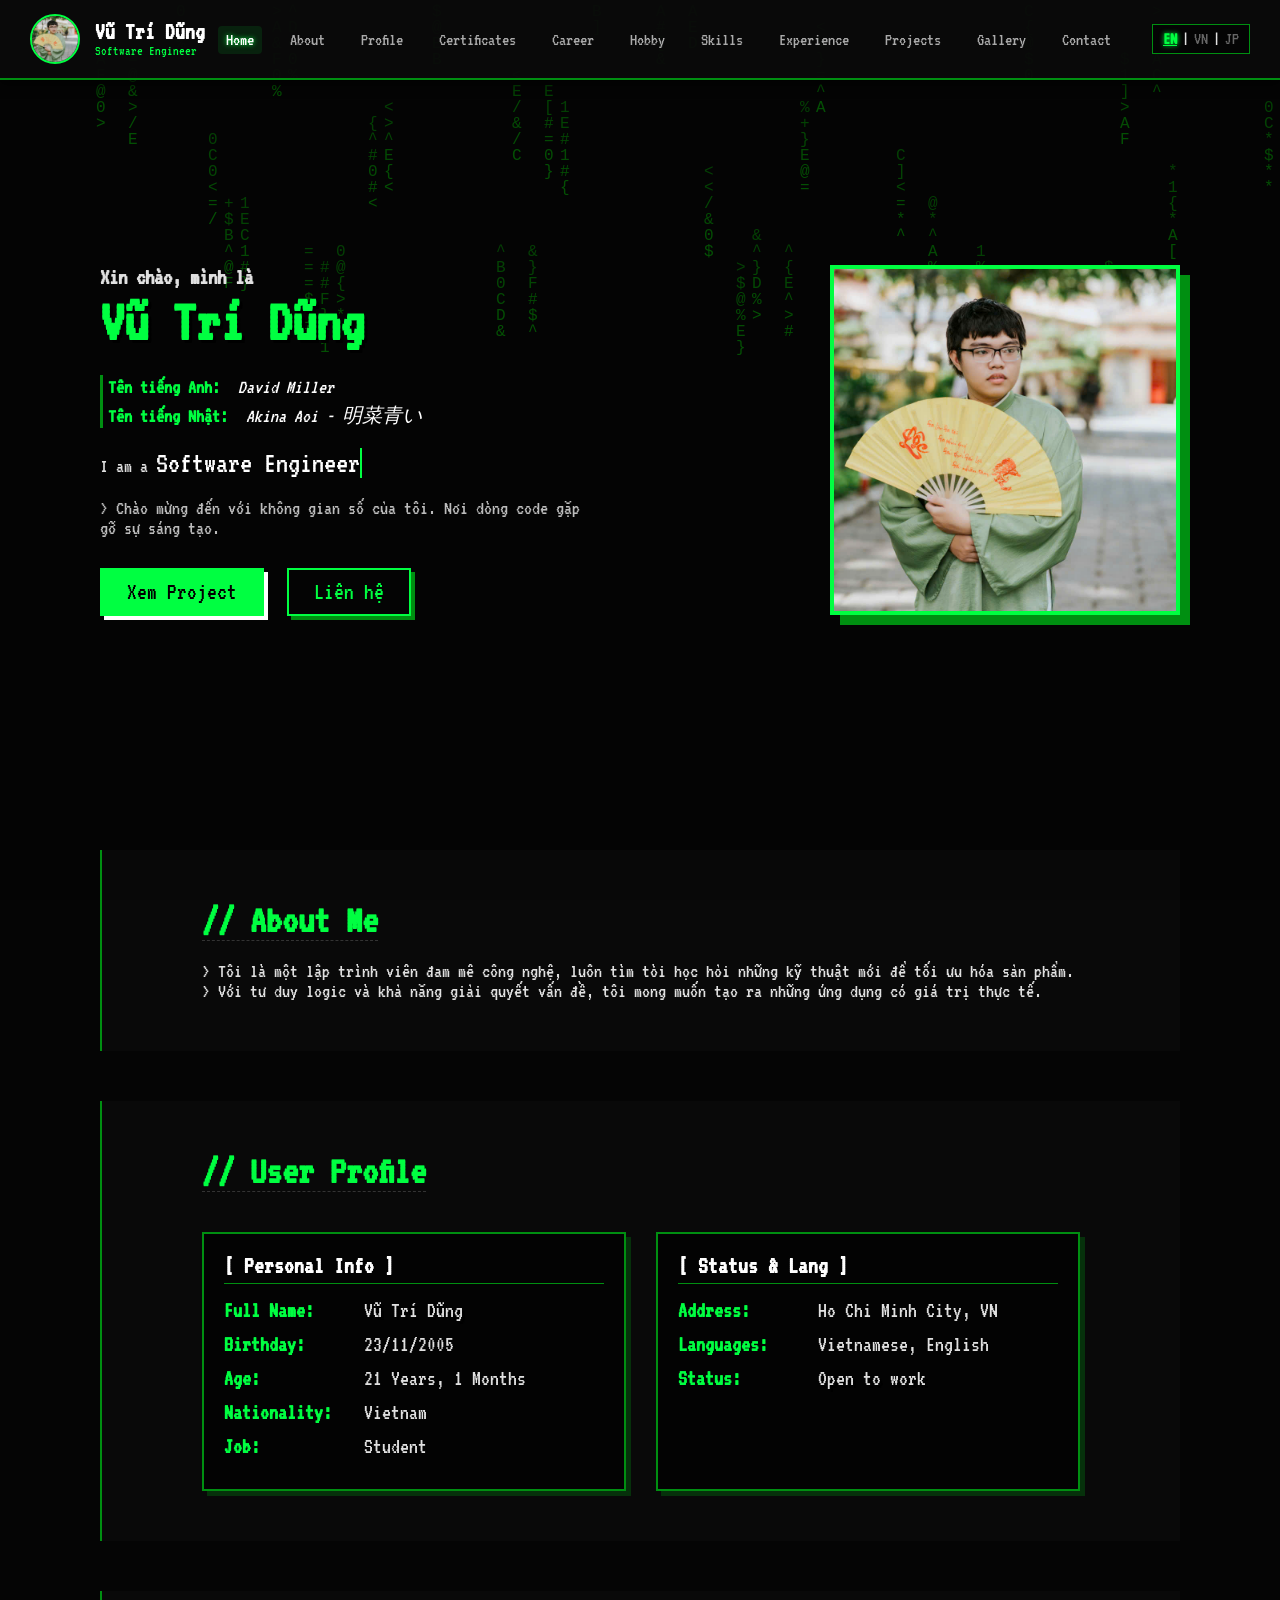
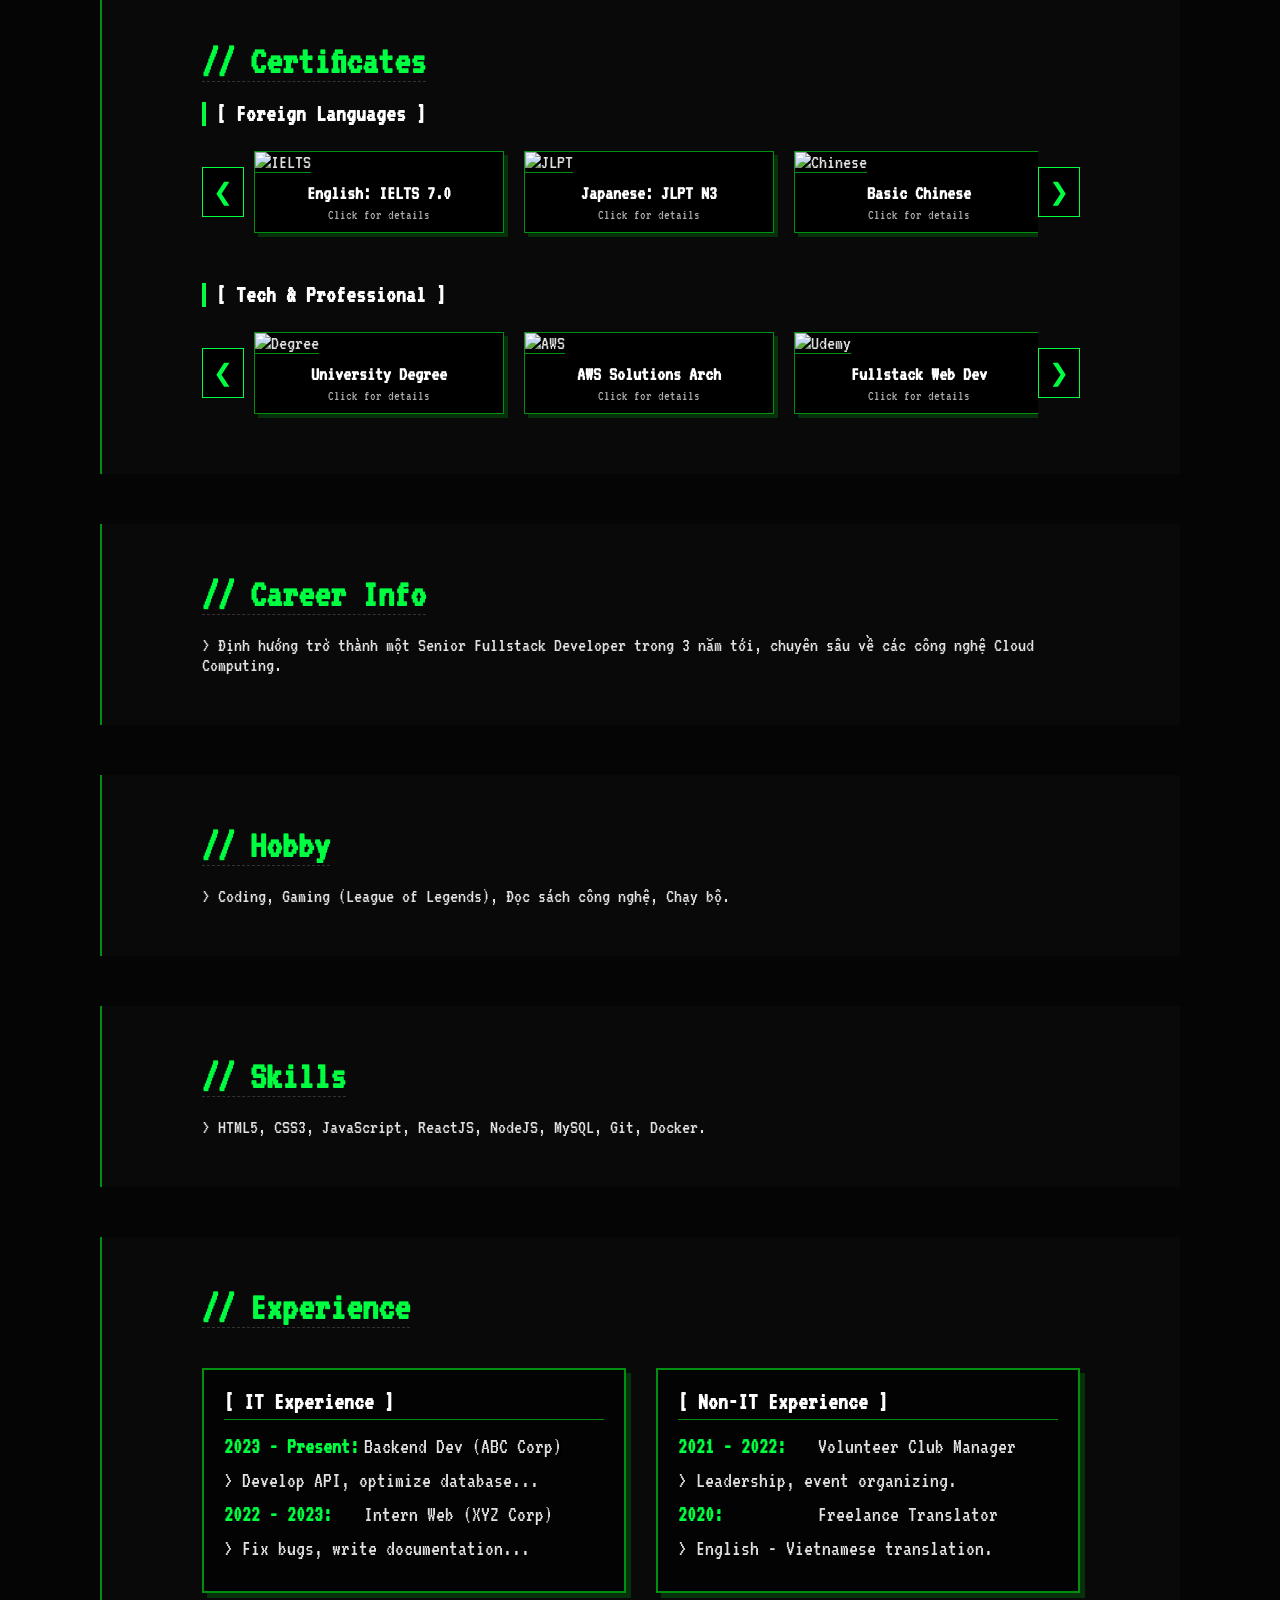
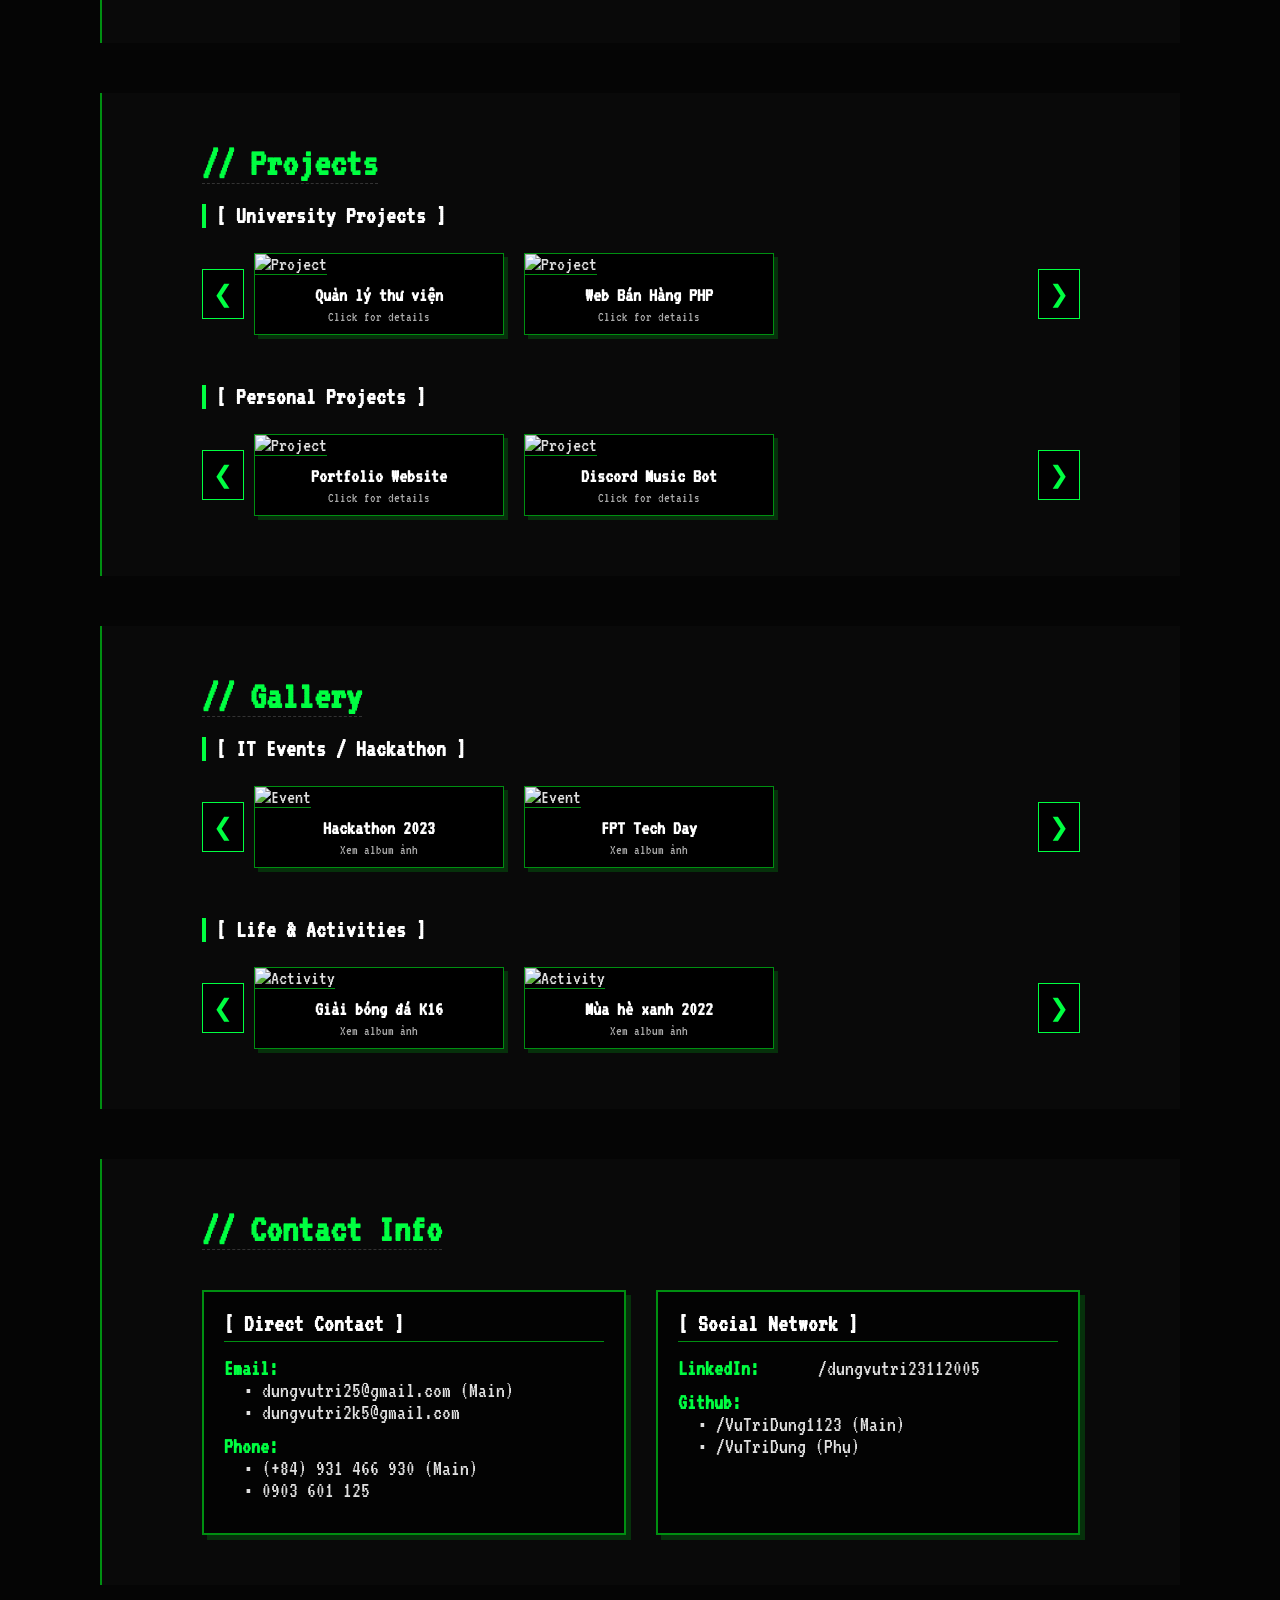
==== commit a73554cc: "Translate tools: Eng, Vie, Jpn" ====
--- a/Code/index.html
+++ b/Code/index.html
@@ -18,231 +18,260 @@
             </div>
             <div class="profile-info">
                 <span class="profile-name">Vũ Trí Dũng</span>
-                <span class="profile-role">Software Engineer</span>
+                <span class="profile-role" data-lang="role">Software Engineer</span>
             </div>
         </div>
 
         <ul class="nav-links">
-            <li><a href="#home" class="active">Home</a></li>
-            <li><a href="#about">About</a></li>
-            <li><a href="#profile">Profile</a></li>
-            <li><a href="#certificates">Certificates</a></li> 
-            <li><a href="#career">Career Info</a></li>
-            <li><a href="#hobby">Hobby</a></li>
-            <li><a href="#skills">Skills</a></li>
-            <li><a href="#experience">Experience</a></li>
-            <li><a href="#projects">Projects</a></li>
-            <li><a href="#gallery">Gallery</a></li>
-            <li><a href="#contact">Contact</a></li>
+            <li><a href="#home" class="active" data-lang="nav_home">Home</a></li>
+            <li><a href="#about" data-lang="nav_about">About</a></li>
+            <li><a href="#profile" data-lang="nav_profile">Profile</a></li>
+            <li><a href="#certificates" data-lang="nav_cert">Certificates</a></li>
+            <li><a href="#career" data-lang="nav_career">Career</a></li>
+            <li><a href="#hobby" data-lang="nav_hobby">Hobby</a></li>
+            <li><a href="#skills" data-lang="nav_skills">Skills</a></li>
+            <li><a href="#experience" data-lang="nav_exp">Experience</a></li>
+            <li><a href="#projects" data-lang="nav_proj">Projects</a></li>
+            <li><a href="#gallery" data-lang="nav_gallery">Gallery</a></li>
+            <li><a href="#contact" data-lang="nav_contact">Contact</a></li>
         </ul>
 
         <div class="nav-right">
-            <a href="#" class="btn-download">Download CV</a>
+            <div class="lang-switch">
+                <button onclick="changeLanguage('en')" class="lang-btn active-lang" id="btn-en">EN</button>
+                <span>|</span>
+                <button onclick="changeLanguage('vi')" class="lang-btn" id="btn-vi">VN</button>
+                <span>|</span>
+                <button onclick="changeLanguage('jp')" class="lang-btn" id="btn-jp">JP</button>
+            </div>
         </div>
     </nav>
 
     <section id="home" class="hero">
         <div class="hero-text">
-            <h3>Xin chào, mình là</h3>
+            <h3 data-lang="hero_greeting">Xin chào, mình là</h3>
             <h1><span class="highlight">Vũ Trí Dũng</span></h1>
-            <p>I am a <span id="typing-text" class="typewriter"></span></p>
-            <p class="description">
+            <div class="alt-names">
+                <p>
+                    <span class="sub-label" data-lang="lbl_en_name">Tên tiếng Anh:</span> 
+                    <span class="sub-value">David Miller</span>
+                </p>
+                <p>
+                    <span class="sub-label" data-lang="lbl_jp_name">Tên tiếng Nhật:</span> 
+                    <span class="sub-value">Akina Aoi - 明菜青い</span>
+                </p>
+            </div>
+            <p><span data-lang="hero_iam">I am a</span> <span id="typing-text" class="typewriter"></span></p>
+            <p class="description" data-lang="hero_desc">
                 > Chào mừng đến với không gian số của tôi. Nơi dòng code gặp gỡ sự sáng tạo.
             </p>
             <div class="btn-group">
-                <a href="#projects" class="btn btn-primary">Xem Project</a>
-                <a href="#contact" class="btn">Liên hệ</a>
-            </div>
-        </div>
+                <a href="#projects" class="btn btn-primary" data-lang="btn_view_project">Xem Project</a>
+                <a href="#contact" class="btn" data-lang="btn_contact">Liên hệ</a>
+            </div>
+        </div>
+        
         <div class="hero-img-large">
             <img src="pictures/VuTriDung.jpg" alt="Vũ Trí Dũng Large">
         </div>
     </section>
 
     <section id="about" class="content-section">
-        <h2>// About Me</h2>
-        <p>> Tôi là một lập trình viên đam mê công nghệ, luôn tìm tòi học hỏi những kỹ thuật mới để tối ưu hóa sản phẩm.</p>
-        <p>> Với tư duy logic và khả năng giải quyết vấn đề, tôi mong muốn tạo ra những ứng dụng có giá trị thực tế.</p>
+        <h2 data-lang="sec_about">// About Me</h2>
+        <p data-lang="about_line1">> Tôi là một lập trình viên đam mê công nghệ, luôn tìm tòi học hỏi những kỹ thuật mới để tối ưu hóa sản phẩm.</p>
+        <p data-lang="about_line2">> Với tư duy logic và khả năng giải quyết vấn đề, tôi mong muốn tạo ra những ứng dụng có giá trị thực tế.</p>
     </section>
 
     <section id="profile" class="content-section">
-        <h2>// User Profile</h2>
+        <h2 data-lang="sec_profile">// User Profile</h2>
         <div class="profile-container">
             <div class="profile-box">
-                <h3>[ Personal Info ]</h3>
-                <ul class="profile-list">
-                    <li><span class="label">Họ và tên:</span> <span class="value highlight">Vũ Trí Dũng</span></li>
-                    <li><span class="label">Sinh ngày:</span> <span class="value">23/11/2005</span></li>
-                    <li><span class="label">Tuổi:</span> <span class="value" id="auto-age">Loading...</span></li>
-                    <li><span class="label">Quốc tịch:</span> <span class="value">Việt Nam</span></li>
-                    <li><span class="label">Công việc:</span> <span class="value">Sinh viên</span></li>
-                </ul>
-            </div>
-
-            <div class="profile-box">
-                <h3>[ Status & Lang ]</h3>
-                <ul class="profile-list">
-                    <li><span class="label">Địa chỉ:</span> <span class="value">TP. Hồ Chí Minh, VN</span></li>
-                    <li><span class="label">Ngôn ngữ:</span> <span class="value">Vietnamese, English</span></li>
-                    <li><span class="label">Trạng thái:</span> <span class="value highlight">Đang tìm kiếm cơ hội</span></li>
-                </ul>
-            </div>
-        </div>
-    </section>
-
+                <h3 data-lang="box_personal">[ Personal Info ]</h3>
+                <ul class="profile-list">
+                    <li><span class="label" data-lang="lbl_name">Full Name:</span> <span class="value highlight">Vũ Trí Dũng</span></li>
+                    <li><span class="label" data-lang="lbl_dob">Birthday:</span> <span class="value">23/11/2005</span></li>
+                    <li><span class="label" data-lang="lbl_age">Age:</span> <span class="value" id="auto-age">Loading...</span></li>
+                    <li><span class="label" data-lang="lbl_nation">Nationality:</span> <span class="value" data-lang="val_nation">Vietnam</span></li>
+                    <li><span class="label" data-lang="lbl_job">Job:</span> <span class="value" data-lang="val_job">Student</span></li>
+                </ul>
+            </div>
+
+            <div class="profile-box">
+                <h3 data-lang="box_status">[ Status & Lang ]</h3>
+                <ul class="profile-list">
+                    <li><span class="label" data-lang="lbl_address">Address:</span> <span class="value" data-lang="val_address">Ho Chi Minh City, VN</span></li>
+                    <li><span class="label" data-lang="lbl_lang">Languages:</span> <span class="value" data-lang="val_lang">Vietnamese, English</span></li>
+                    <li><span class="label" data-lang="lbl_status">Status:</span> <span class="value highlight" data-lang="val_status">Open to work</span></li>
+                </ul>
+            </div>
+        </div>
+    </section>
 
     <section id="certificates" class="content-section">
-        <h2>// Certificates</h2>
+        <h2 data-lang="sec_cert">// Certificates</h2>
+
+        <h3 class="carousel-title" data-lang="cat_lang">[ Foreign Languages ]</h3>
+        <div class="carousel-wrapper">
+            <button class="nav-btn prev-btn" onclick="scrollCarousel('lang-certs', -1)">&#10094;</button>
+            <div class="carousel-container" id="lang-certs">
+                
+                <div class="card" onclick="openCertModal('lang_1')">
+                    <img src="https://placehold.co/300x200/003366/fff?text=IELTS+7.0" alt="IELTS">
+                    <div class="card-info">
+                        <h4 id="title-lang_1">English: IELTS 7.0</h4>
+                        <p data-lang="lbl_click_detail">Click for details</p>
+                    </div>
+                </div>
+
+                <div class="card" onclick="openCertModal('lang_2')">
+                    <img src="https://placehold.co/300x200/cc0000/fff?text=JLPT+N3" alt="JLPT">
+                    <div class="card-info">
+                        <h4 id="title-lang_2">Japanese: JLPT N3</h4>
+                        <p data-lang="lbl_click_detail">Click for details</p>
+                    </div>
+                </div>
+
+                 <div class="card" onclick="openCertModal('lang_3')">
+                    <img src="https://placehold.co/300x200/ddaa00/000?text=Chinese" alt="Chinese">
+                    <div class="card-info">
+                        <h4 id="title-lang_3">Basic Chinese</h4>
+                        <p data-lang="lbl_click_detail">Click for details</p>
+                    </div>
+                </div>
+            </div>
+            <button class="nav-btn next-btn" onclick="scrollCarousel('lang-certs', 1)">&#10095;</button>
+        </div>
+
+        <h3 class="carousel-title" style="margin-top: 40px;" data-lang="cat_tech">[ Tech & Professional ]</h3>
+        <div class="carousel-wrapper">
+            <button class="nav-btn prev-btn" onclick="scrollCarousel('tech-certs', -1)">&#10094;</button>
+            <div class="carousel-container" id="tech-certs">
+                
+                <div class="card" onclick="openCertModal('tech_1')">
+                    <img src="https://placehold.co/300x200/000/00ff41?text=University+Degree" alt="Degree">
+                    <div class="card-info">
+                        <h4 id="title-tech_1">University Degree</h4>
+                        <p data-lang="lbl_click_detail">Click for details</p>
+                    </div>
+                </div>
+
+                <div class="card" onclick="openCertModal('tech_2')">
+                    <img src="https://placehold.co/300x200/FF9900/000?text=AWS+Certified" alt="AWS">
+                    <div class="card-info">
+                        <h4 id="title-tech_2">AWS Solutions Arch</h4>
+                        <p data-lang="lbl_click_detail">Click for details</p>
+                    </div>
+                </div>
+
+                <div class="card" onclick="openCertModal('tech_3')">
+                    <img src="https://placehold.co/300x200/A435F0/fff?text=Udemy+Cert" alt="Udemy">
+                    <div class="card-info">
+                        <h4 id="title-tech_3">Fullstack Web Dev</h4>
+                        <p data-lang="lbl_click_detail">Click for details</p>
+                    </div>
+                </div>
+
+            </div>
+            <button class="nav-btn next-btn" onclick="scrollCarousel('tech-certs', 1)">&#10095;</button>
+        </div>
+    </section>
+
+    <section id="career" class="content-section">
+        <h2 data-lang="sec_career">// Career Info</h2>
+        <p data-lang="career_desc">> Định hướng trở thành một Senior Fullstack Developer trong 3 năm tới, chuyên sâu về các công nghệ Cloud Computing.</p>
+    </section>
+
+    <section id="hobby" class="content-section">
+        <h2 data-lang="sec_hobby">// Hobby</h2>
+        <p data-lang="hobby_desc">> Coding, Gaming (League of Legends), Đọc sách công nghệ, Chạy bộ.</p>
+    </section>
+
+    <section id="skills" class="content-section">
+        <h2 data-lang="sec_skills">// Skills</h2>
+        <p>> HTML5, CSS3, JavaScript, ReactJS, NodeJS, MySQL, Git, Docker.</p>
+    </section>
+
+    <section id="experience" class="content-section">
+        <h2 data-lang="sec_exp">// Experience</h2>
         <div class="profile-container">
             
             <div class="profile-box">
-                <h3>[ Foreign Languages ]</h3>
-                <ul class="profile-list">
-                    <li>
-                        <span class="label">English:</span> 
-                        <span class="value">IELTS 7.0 (2024)</span>
-                    </li>
-                    <li>
-                        <span class="label">Japanese:</span> 
-                        <span class="value">JLPT N3</span>
-                    </li>
-                    <li>
-                        <span class="label">Other:</span> 
-                        <span class="value">Basic Chinese Communication</span>
-                    </li>
-                </ul>
-            </div>
-
-            <div class="profile-box">
-                <h3>[ Tech & Professional ]</h3>
-                <ul class="profile-list">
-                    <li>
-                        <span class="label">University:</span> 
-                        <span class="value">Software Engineering Degree (HUST)</span>
-                    </li>
-                    <li>
-                        <span class="label">Cloud:</span> 
-                        <span class="value highlight">AWS Certified Solutions Architect</span>
-                    </li>
-                    <li>
-                        <span class="label">Course:</span> 
-                        <span class="value">Fullstack Web Dev (Udemy)</span>
-                    </li>
-                    <li>
-                        <span class="label">Award:</span> 
-                        <span class="value">Hackathon 2023 - 2nd Place</span>
-                    </li>
-                </ul>
-            </div>
-
-        </div>
-    </section>
-
-    <section id="career" class="content-section">
-        <h2>// Career Info</h2>
-        <p>> Định hướng trở thành một Senior Fullstack Developer trong 3 năm tới, chuyên sâu về các công nghệ Cloud Computing.</p>
-    </section>
-
-    <section id="hobby" class="content-section">
-        <h2>// Hobby</h2>
-        <p>> Coding, Gaming (League of Legends), Đọc sách công nghệ, Chạy bộ.</p>
-    </section>
-
-    <section id="skills" class="content-section">
-        <h2>// Skills</h2>
-        <p>> HTML5, CSS3, JavaScript, ReactJS, NodeJS, MySQL, Git, Docker.</p>
-    </section>
-
-    <section id="experience" class="content-section">
-        <h2>// Experience</h2>
-        <div class="profile-container">
-            
-            <div class="profile-box">
-                <h3>[ IT Experience ]</h3>
-                <ul class="profile-list">
-                    <li>
-                        <span class="label">2023 - Nay:</span> 
-                        <span class="value highlight">Backend Dev (Cty ABC)</span>
-                    </li>
-                    <li style="display:block; font-size: 18px; color: #aaa; margin-top:-10px; margin-bottom: 15px;">
-                        > Phát triển API, tối ưu database...
-                    </li>
+                <h3 data-lang="box_it_exp">[ IT Experience ]</h3>
+                <ul class="profile-list">
+                    <li>
+                        <span class="label" data-lang="exp_time_1">2023 - Present:</span> 
+                        <span class="value highlight" data-lang="exp_role_1">Backend Dev (ABC Corp)</span>
+                    </li>
+                    <li class="exp-desc" data-lang="exp_desc_1">> Develop API, optimize database...</li>
                     
                     <li>
                         <span class="label">2022 - 2023:</span> 
-                        <span class="value">Intern Web (Cty XYZ)</span>
-                    </li>
-                    <li style="display:block; font-size: 18px; color: #aaa; margin-top:-10px; margin-bottom: 15px;">
-                        > Hỗ trợ fix bug, viết document...
-                    </li>
-                </ul>
-            </div>
-
-            <div class="profile-box">
-                <h3>[ Non-IT Experience ]</h3>
+                        <span class="value" data-lang="exp_role_2">Intern Web (XYZ Corp)</span>
+                    </li>
+                    <li class="exp-desc" data-lang="exp_desc_2">> Fix bugs, write documentation...</li>
+                </ul>
+            </div>
+
+            <div class="profile-box">
+                <h3 data-lang="box_non_it_exp">[ Non-IT Experience ]</h3>
                 <ul class="profile-list">
                     <li>
                         <span class="label">2021 - 2022:</span> 
-                        <span class="value">Quản lý CLB Tình Nguyện</span>
-                    </li>
-                    <li style="display:block; font-size: 18px; color: #aaa; margin-top:-10px; margin-bottom: 15px;">
-                        > Kỹ năng lãnh đạo, tổ chức sự kiện.
-                    </li>
+                        <span class="value" data-lang="exp_role_3">Volunteer Club Manager</span>
+                    </li>
+                    <li class="exp-desc" data-lang="exp_desc_3">> Leadership, event organizing.</li>
 
                     <li>
                         <span class="label">2020:</span> 
-                        <span class="value">Freelance Translator</span>
-                    </li>
-                    <li style="display:block; font-size: 18px; color: #aaa; margin-top:-10px; margin-bottom: 15px;">
-                        > Dịch tài liệu tiếng Anh - Việt.
-                    </li>
-                </ul>
-            </div>
-
+                        <span class="value" data-lang="exp_role_4">Freelance Translator</span>
+                    </li>
+                    <li class="exp-desc" data-lang="exp_desc_4">> English - Vietnamese translation.</li>
+                </ul>
+            </div>
         </div>
     </section>
 
     <section id="projects" class="content-section">
-        <h2>// Projects</h2>
+        <h2 data-lang="sec_proj">// Projects</h2>
         
-        <h3 class="carousel-title">[ University Projects ]</h3>
+        <h3 class="carousel-title" data-lang="cat_uni_proj">[ University Projects ]</h3>
         <div class="carousel-wrapper">
             <button class="nav-btn prev-btn" onclick="scrollCarousel('uni-projects', -1)">&#10094;</button>
             <div class="carousel-container" id="uni-projects">
                 <div class="card" onclick="openProjectModal('uni_1')">
                     <img src="https://placehold.co/300x200/000/00ff41?text=Library+App" alt="Project">
                     <div class="card-info">
-                        <h4>Quản lý thư viện</h4>
-                        <p>Click xem chi tiết</p>
+                        <h4 id="title-uni_1">Quản lý thư viện</h4>
+                        <p data-lang="lbl_click_detail">Click for details</p>
                     </div>
                 </div>
                 <div class="card" onclick="openProjectModal('uni_2')">
                     <img src="https://placehold.co/300x200/000/00ff41?text=E-Commerce" alt="Project">
                     <div class="card-info">
-                        <h4>Web Bán Hàng PHP</h4>
-                        <p>Click xem chi tiết</p>
+                        <h4 id="title-uni_2">Web Bán Hàng PHP</h4>
+                        <p data-lang="lbl_click_detail">Click for details</p>
                     </div>
                 </div>
                 </div>
             <button class="nav-btn next-btn" onclick="scrollCarousel('uni-projects', 1)">&#10095;</button>
         </div>
 
-        <h3 class="carousel-title" style="margin-top: 40px;">[ Personal Projects ]</h3>
+        <h3 class="carousel-title" style="margin-top: 40px;" data-lang="cat_personal_proj">[ Personal Projects ]</h3>
         <div class="carousel-wrapper">
             <button class="nav-btn prev-btn" onclick="scrollCarousel('personal-projects', -1)">&#10094;</button>
             <div class="carousel-container" id="personal-projects">
                 <div class="card" onclick="openProjectModal('per_1')">
                     <img src="https://placehold.co/300x200/000/fff?text=Portfolio" alt="Project">
                     <div class="card-info">
-                        <h4>Portfolio Website</h4>
-                        <p>Click xem chi tiết</p>
+                        <h4 id="title-per_1">Portfolio Website</h4>
+                        <p data-lang="lbl_click_detail">Click for details</p>
                     </div>
                 </div>
                 <div class="card" onclick="openProjectModal('per_2')">
                     <img src="https://placehold.co/300x200/000/fff?text=Discord+Bot" alt="Project">
                     <div class="card-info">
-                        <h4>Discord Music Bot</h4>
-                        <p>Click xem chi tiết</p>
+                        <h4 id="title-per_2">Discord Music Bot</h4>
+                        <p data-lang="lbl_click_detail">Click for details</p>
                     </div>
                 </div>
             </div>
@@ -251,46 +280,46 @@
     </section>
 
     <section id="gallery" class="content-section">
-        <h2>// Gallery</h2>
-
-        <h3 class="carousel-title">[ IT Events / Hackathon ]</h3>
+        <h2 data-lang="sec_gallery">// Gallery</h2>
+
+        <h3 class="carousel-title" data-lang="cat_it_event">[ IT Events / Hackathon ]</h3>
         <div class="carousel-wrapper">
             <button class="nav-btn prev-btn" onclick="scrollCarousel('it-gallery', -1)">&#10094;</button>
             <div class="carousel-container" id="it-gallery">
                 <div class="card" onclick="openGalleryModal('it_1')">
                     <img src="https://placehold.co/300x200/001100/00ff41?text=Hackathon+2023" alt="Event">
                     <div class="card-info">
-                        <h4>Hackathon 2023</h4>
-                        <p>Xem album ảnh</p>
+                        <h4 id="title-it_1">Hackathon 2023</h4>
+                        <p data-lang="lbl_view_album">Xem album ảnh</p>
                     </div>
                 </div>
                 <div class="card" onclick="openGalleryModal('it_2')">
                     <img src="https://placehold.co/300x200/001100/00ff41?text=FPT+Tech+Day" alt="Event">
                     <div class="card-info">
-                        <h4>FPT Tech Day</h4>
-                        <p>Xem album ảnh</p>
+                        <h4 id="title-it_2">FPT Tech Day</h4>
+                        <p data-lang="lbl_view_album">Xem album ảnh</p>
                     </div>
                 </div>
             </div>
             <button class="nav-btn next-btn" onclick="scrollCarousel('it-gallery', 1)">&#10095;</button>
         </div>
 
-        <h3 class="carousel-title" style="margin-top: 40px;">[ Life & Activities ]</h3>
+        <h3 class="carousel-title" style="margin-top: 40px;" data-lang="cat_life">[ Life & Activities ]</h3>
         <div class="carousel-wrapper">
             <button class="nav-btn prev-btn" onclick="scrollCarousel('life-gallery', -1)">&#10094;</button>
             <div class="carousel-container" id="life-gallery">
                 <div class="card" onclick="openGalleryModal('life_1')">
                     <img src="https://placehold.co/300x200/000022/fff?text=Football" alt="Activity">
                     <div class="card-info">
-                        <h4>Giải bóng đá K16</h4>
-                        <p>Xem album ảnh</p>
+                        <h4 id="title-life_1">Giải bóng đá K16</h4>
+                        <p data-lang="lbl_view_album">Xem album ảnh</p>
                     </div>
                 </div>
                 <div class="card" onclick="openGalleryModal('life_2')">
                     <img src="https://placehold.co/300x200/000022/fff?text=Camping" alt="Activity">
                     <div class="card-info">
-                        <h4>Mùa hè xanh 2022</h4>
-                        <p>Xem album ảnh</p>
+                        <h4 id="title-life_2">Mùa hè xanh 2022</h4>
+                        <p data-lang="lbl_view_album">Xem album ảnh</p>
                     </div>
                 </div>
             </div>
@@ -307,11 +336,11 @@
     </div>
 
     <section id="contact" class="content-section" style="margin-bottom: 50px;">
-        <h2>// Contact Info</h2>
+        <h2 data-lang="sec_contact">// Contact Info</h2>
         <div class="profile-container">
             
             <div class="profile-box">
-                <h3>[ Direct Contact ]</h3>
+                <h3 data-lang="box_contact_direct">[ Direct Contact ]</h3>
                 <ul class="profile-list">
                     <li style="flex-direction: column; align-items: flex-start;">
                         <span class="label" style="width: 100%;">Email:</span>
@@ -331,7 +360,7 @@
             </div>
 
             <div class="profile-box">
-                <h3>[ Social Network ]</h3>
+                <h3 data-lang="box_social">[ Social Network ]</h3>
                 <ul class="profile-list">
                     <li>
                         <span class="label">LinkedIn:</span> 
--- a/Code/style.css
+++ b/Code/style.css
@@ -71,6 +71,7 @@
 .profile-info {
     display: flex;
     flex-direction: column;
+    line-height: 1.2;
     line-height: 1;
 }
 
@@ -81,24 +82,27 @@
 }
 
 .profile-role {
-    font-size: 16px;
-    color: var(--accent-color);
+    font-size: 14px;
+    color: var(--accent-color);
+    white-space: nowrap;
 }
 
 /* Phần giữa: Menu Links */
 .nav-links {
     list-style: none;
     display: flex;
+    gap: 15px;
     gap: 20px;
 }
 
 .nav-links a {
     text-decoration: none;
     color: #aaa;
-    font-size: 22px;
+    font-size: 18px;
     transition: 0.3s;
-    padding: 5px 10px;
+    padding: 5px 8px;
     border-radius: 4px;
+    white-space: nowrap;
 }
 
 .nav-links a:hover, .nav-links a.active {
@@ -480,4 +484,70 @@
 .modal-gallery-grid img {
     width: 100%; height: 150px; object-fit: cover;
     border: 1px solid #333;
+}
+
+/* --- LANGUAGE SWITCHER --- */
+.lang-switch {
+    display: flex;
+    align-items: center;
+    gap: 5px;
+    font-family: var(--pixel-font);
+    font-size: 18px;
+    margin-left: 20px;
+    background: rgba(0,0,0,0.6);
+    padding: 5px 10px;
+    border: 1px solid var(--secondary-color);
+}
+
+.lang-btn {
+    background: none;
+    border: none;
+    color: #666;
+    cursor: pointer;
+    font-family: var(--pixel-font);
+    font-size: 18px;
+    transition: 0.3s;
+}
+
+.lang-btn:hover {
+    color: #fff;
+}
+
+/* Nút ngôn ngữ đang được chọn */
+.lang-btn.active-lang {
+    color: var(--accent-color);
+    font-weight: bold;
+    text-shadow: 0 0 5px var(--accent-color);
+    text-decoration: underline;
+}
+
+/* Ẩn menu mobile nếu màn hình nhỏ để chừa chỗ cho nút Lang */
+@media (max-width: 768px) {
+    .nav-links { display: none; }
+    .lang-switch { position: absolute; top: 20px; right: 20px; }
+}
+
+/* --- Style cho Tên phụ (Home) --- */
+.alt-names {
+    margin-bottom: 20px;
+    padding-left: 5px;
+    border-left: 3px solid var(--secondary-color);
+}
+
+.alt-names p {
+    font-size: 20px;
+    color: #aaa;
+    margin-bottom: 5px;
+    line-height: 1.2;
+}
+
+.alt-names .sub-label {
+    color: var(--accent-color); /* Màu xanh lá */
+    font-weight: bold;
+    margin-right: 10px;
+}
+
+.alt-names .sub-value {
+    color: #fff;
+    font-style: italic;
 }
